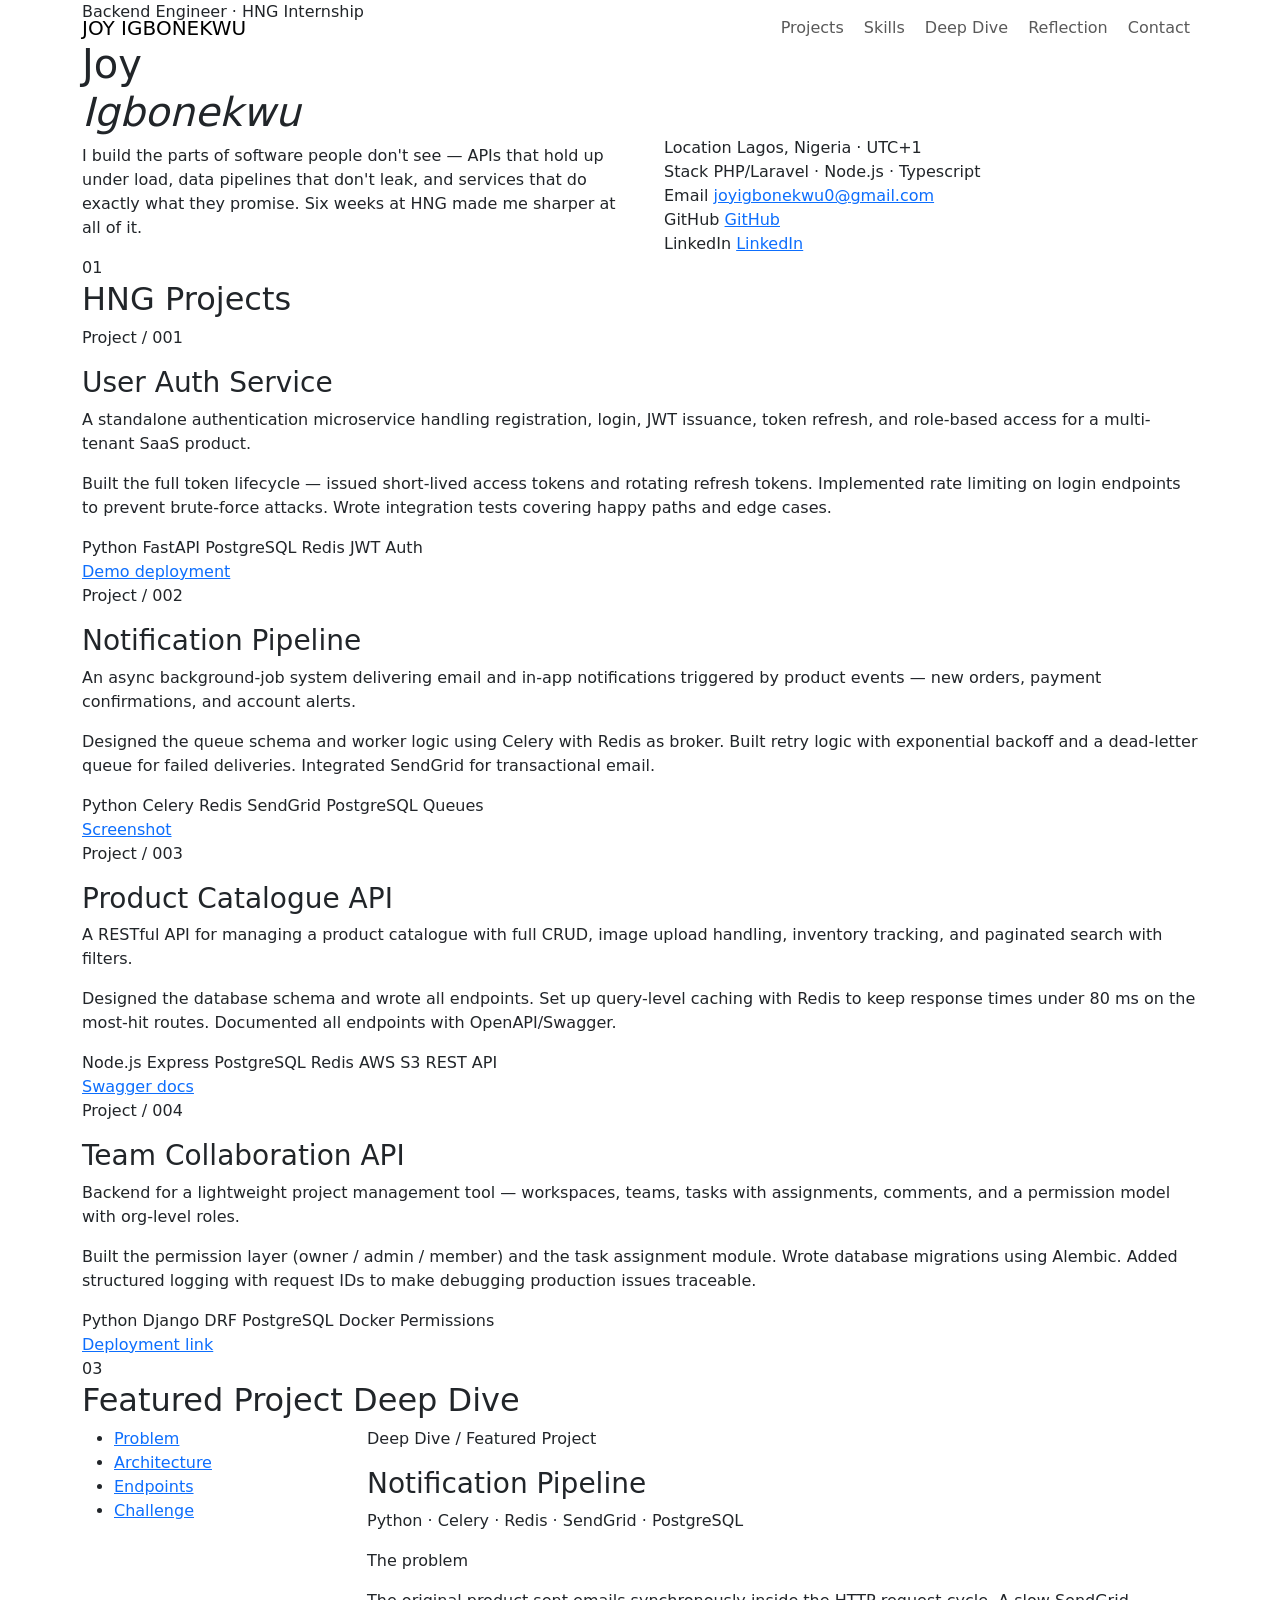
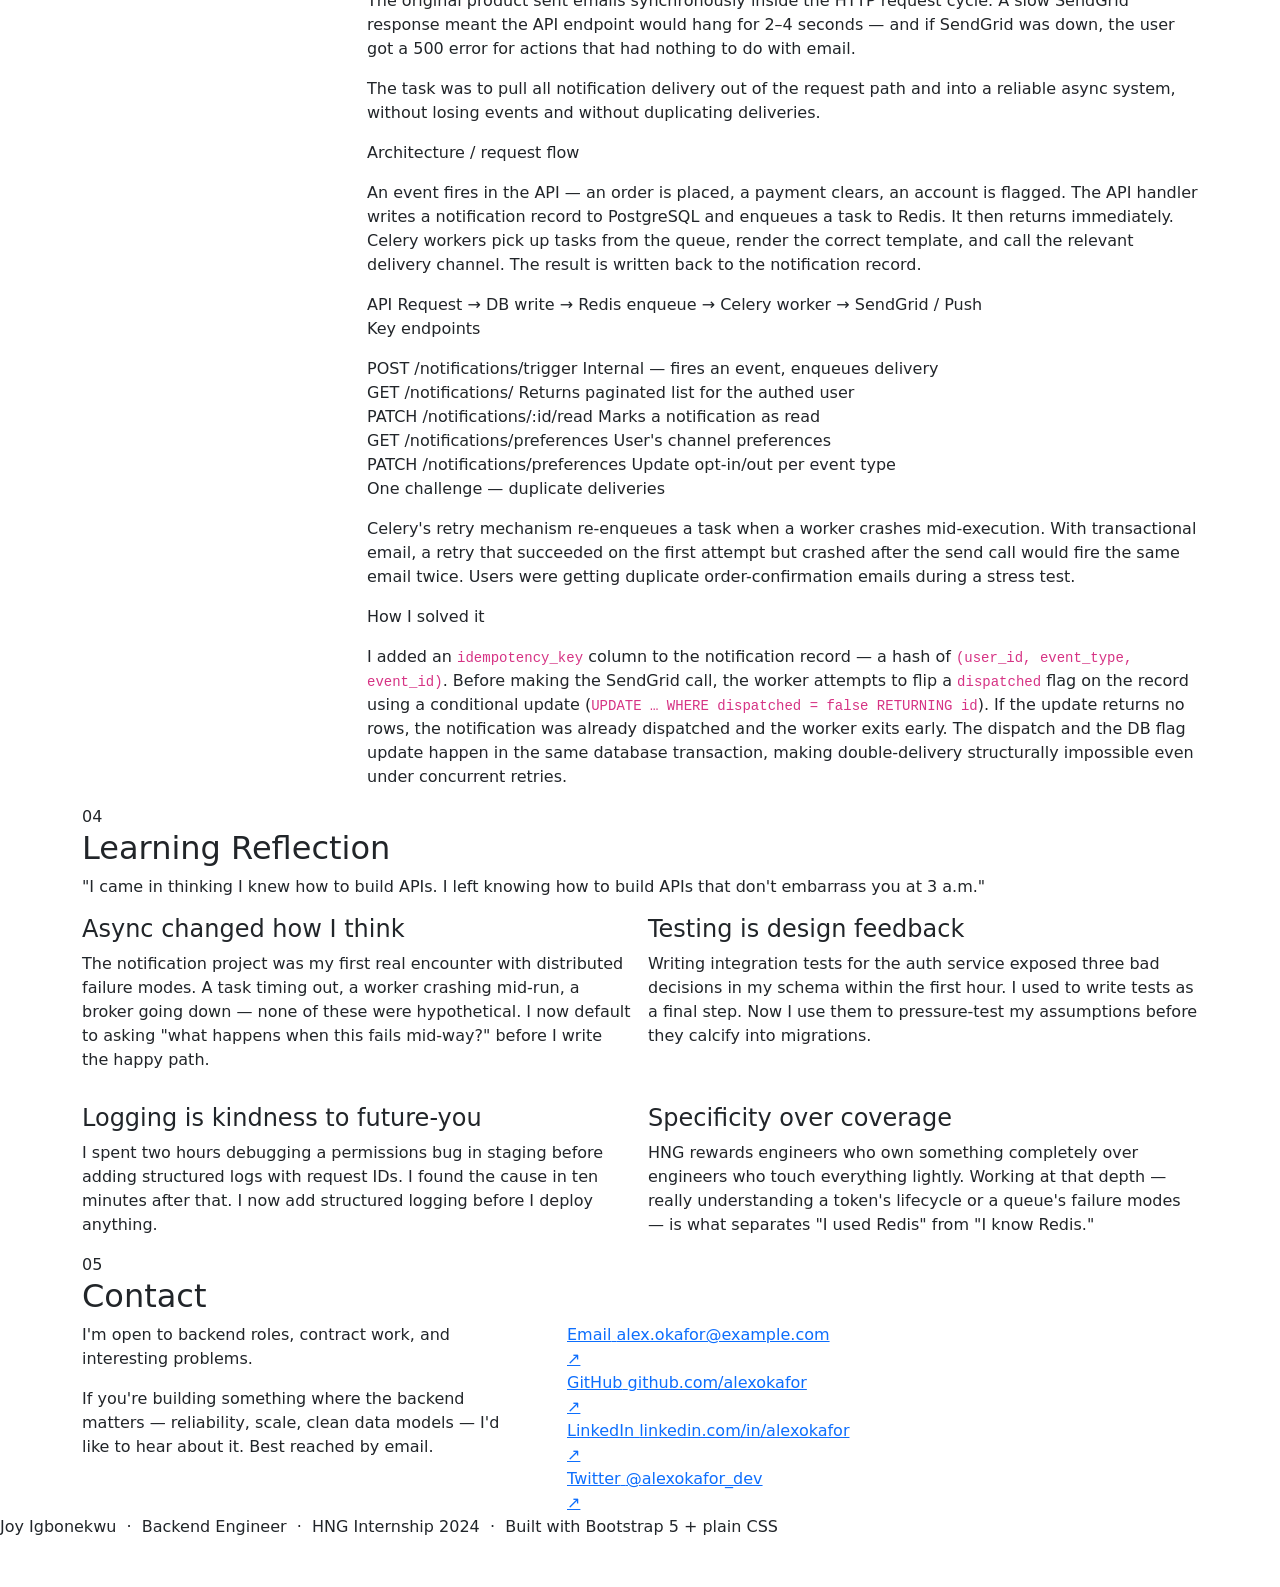
==== index.html @ 7f04eb1a "feat: add main page" ====
<!DOCTYPE html>
<html lang="en">
<head>
  <meta charset="UTF-8" />
  <meta name="viewport" content="width=device-width, initial-scale=1.0" />
  <meta name="description" content="Alex Okafor — Backend Engineer. Portfolio of backend work completed during HNG Internship." />
  <title>Alex Okafor — Backend Engineer</title>

  <!-- Bootstrap 5 -->
  <link
    rel="stylesheet"
    href="https://cdn.jsdelivr.net/npm/bootstrap@5.3.3/dist/css/bootstrap.min.css"
    integrity="sha384-QWTKZyjpPEjISv5WaRU9OFeRpok6YctnYmDr5pNlyT2bRjXh0JMhjY6hW+ALEwIH"
    crossorigin="anonymous"
  />

  <!-- Custom styles -->
  <link rel="stylesheet" href="css/style.css" />
</head>
<body>
  <!-- Nav -->
  <div id="nav-placeholder"></div>
  <script>
    fetch('nav.html')
      .then(res => res.text())
      .then(html => {
        document.getElementById('nav-placeholder').innerHTML = html;
      });
  </script>

  <!-- Hero -->
  <div id="hero-placeholder"></div>
  <script>
    fetch('hero.html')
      .then(res => res.text())
      .then(html => {
        document.getElementById('hero-placeholder').innerHTML = html;
      });
  </script>

  <!-- Projects -->
  <div id="projects-placeholder"></div>
  <script>
    fetch('projects.html')
      .then(res => res.text())
      .then(html => {
        document.getElementById('projects-placeholder').innerHTML = html;
      });
  </script>

  <!-- Skills -->
   <div id=""skills-placeholder"></div>
   <script>
     fetch('skills.html')
       .then(res => res.text())
       .then(html => {
         document.getElementById('skills-placeholder').innerHTML = html;
       });
   </script>

  <!-- Deep Dive -->
  <div id="dive-placeholder"></div>
  <script>
    fetch('dive.html')
      .then(res => res.text())
      .then(html => {
        document.getElementById('dive-placeholder').innerHTML = html;  
      });
  </script>

  <!-- Reflection -->
  <div id="reflection-placeholder"></div>
  <script>
    fetch('reflection.html')
      .then(res => res.text())
      .then(html => {
        document.getElementById('reflection-placeholder').innerHTML = html;
      });
  </script>

  <!-- Contact -->
  <div id="contact-placeholder"></div>
  <script>
    fetch('contact.html')
      .then(res => res.text())
      .then(html => {
        document.getElementById('contact-placeholder').innerHTML = html;
      });
  </script>

  <!-- Footer -->
  <div id="footer-placeholder"></div>
  <script>
    fetch('footer.html')
      .then(res => res.text())
      .then(html => {
        document.getElementById('footer-placeholder').innerHTML = html;
      });
  </script>
  
  <!-- Bootstrap 5 JS bundle (includes Popper) -->
  <script
    src="https://cdn.jsdelivr.net/npm/bootstrap@5.3.3/dist/js/bootstrap.bundle.min.js"
    integrity="sha384-YvpcrYf0tY3lHB60NNkmXc4s9bIOgUxi8T/jzmAtBcQCZaTGJ3g1JBjc8Z8cWCG0"
    crossorigin="anonymous"
  ></script>

  <!-- Custom JS -->
  <script src="js/main.js"></script>
</body>
</html>
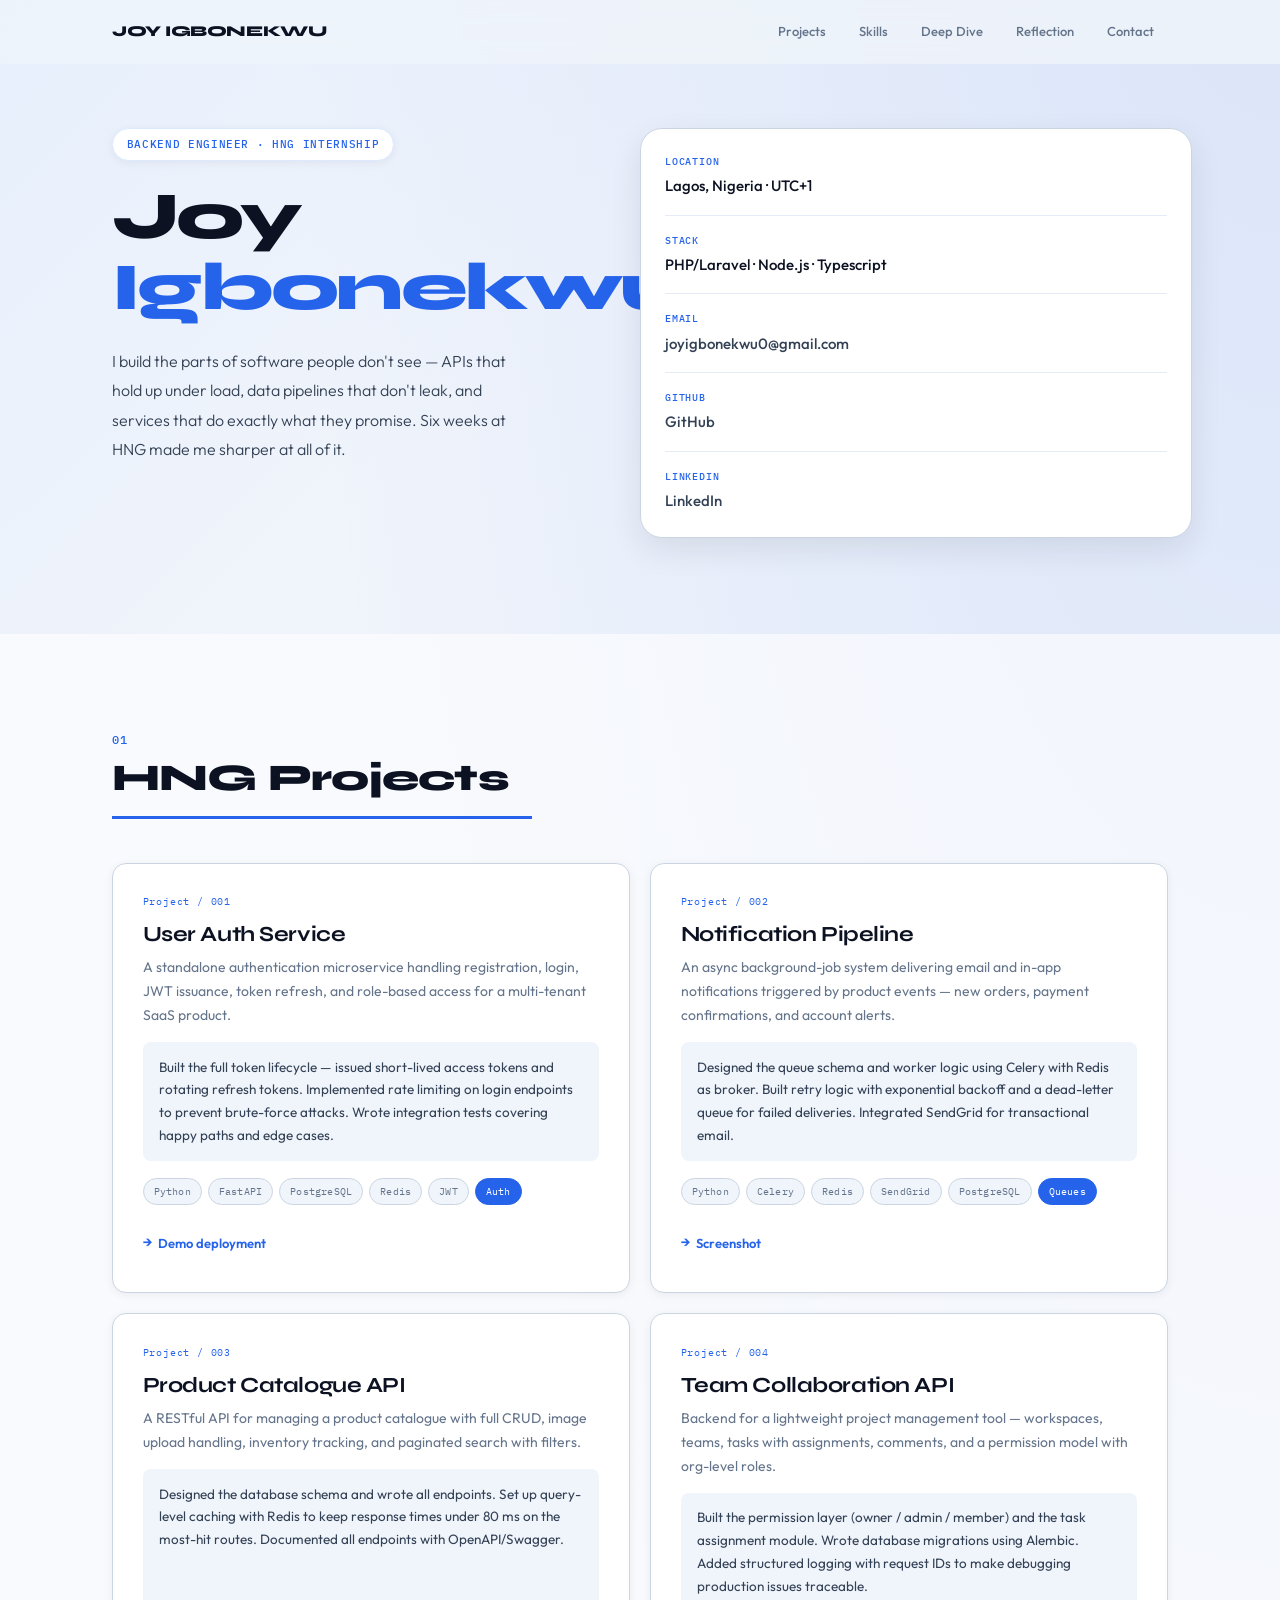
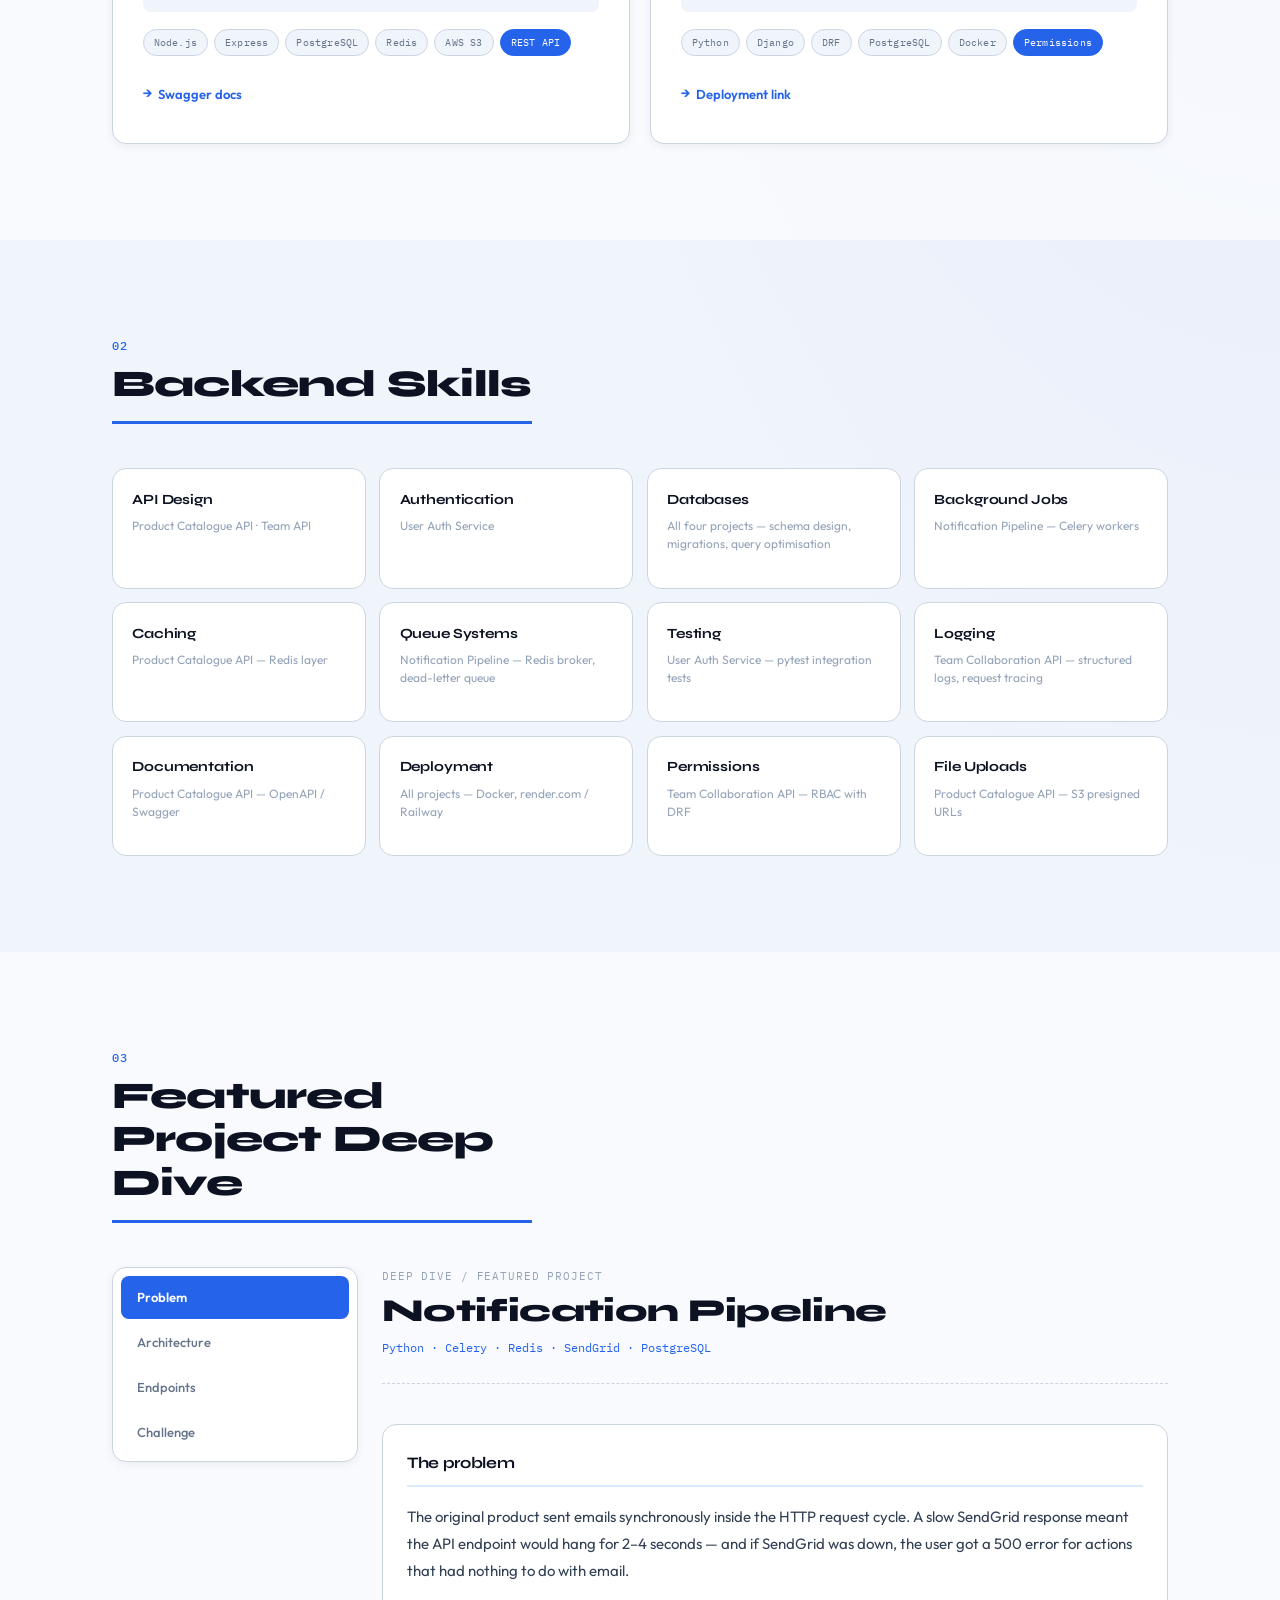
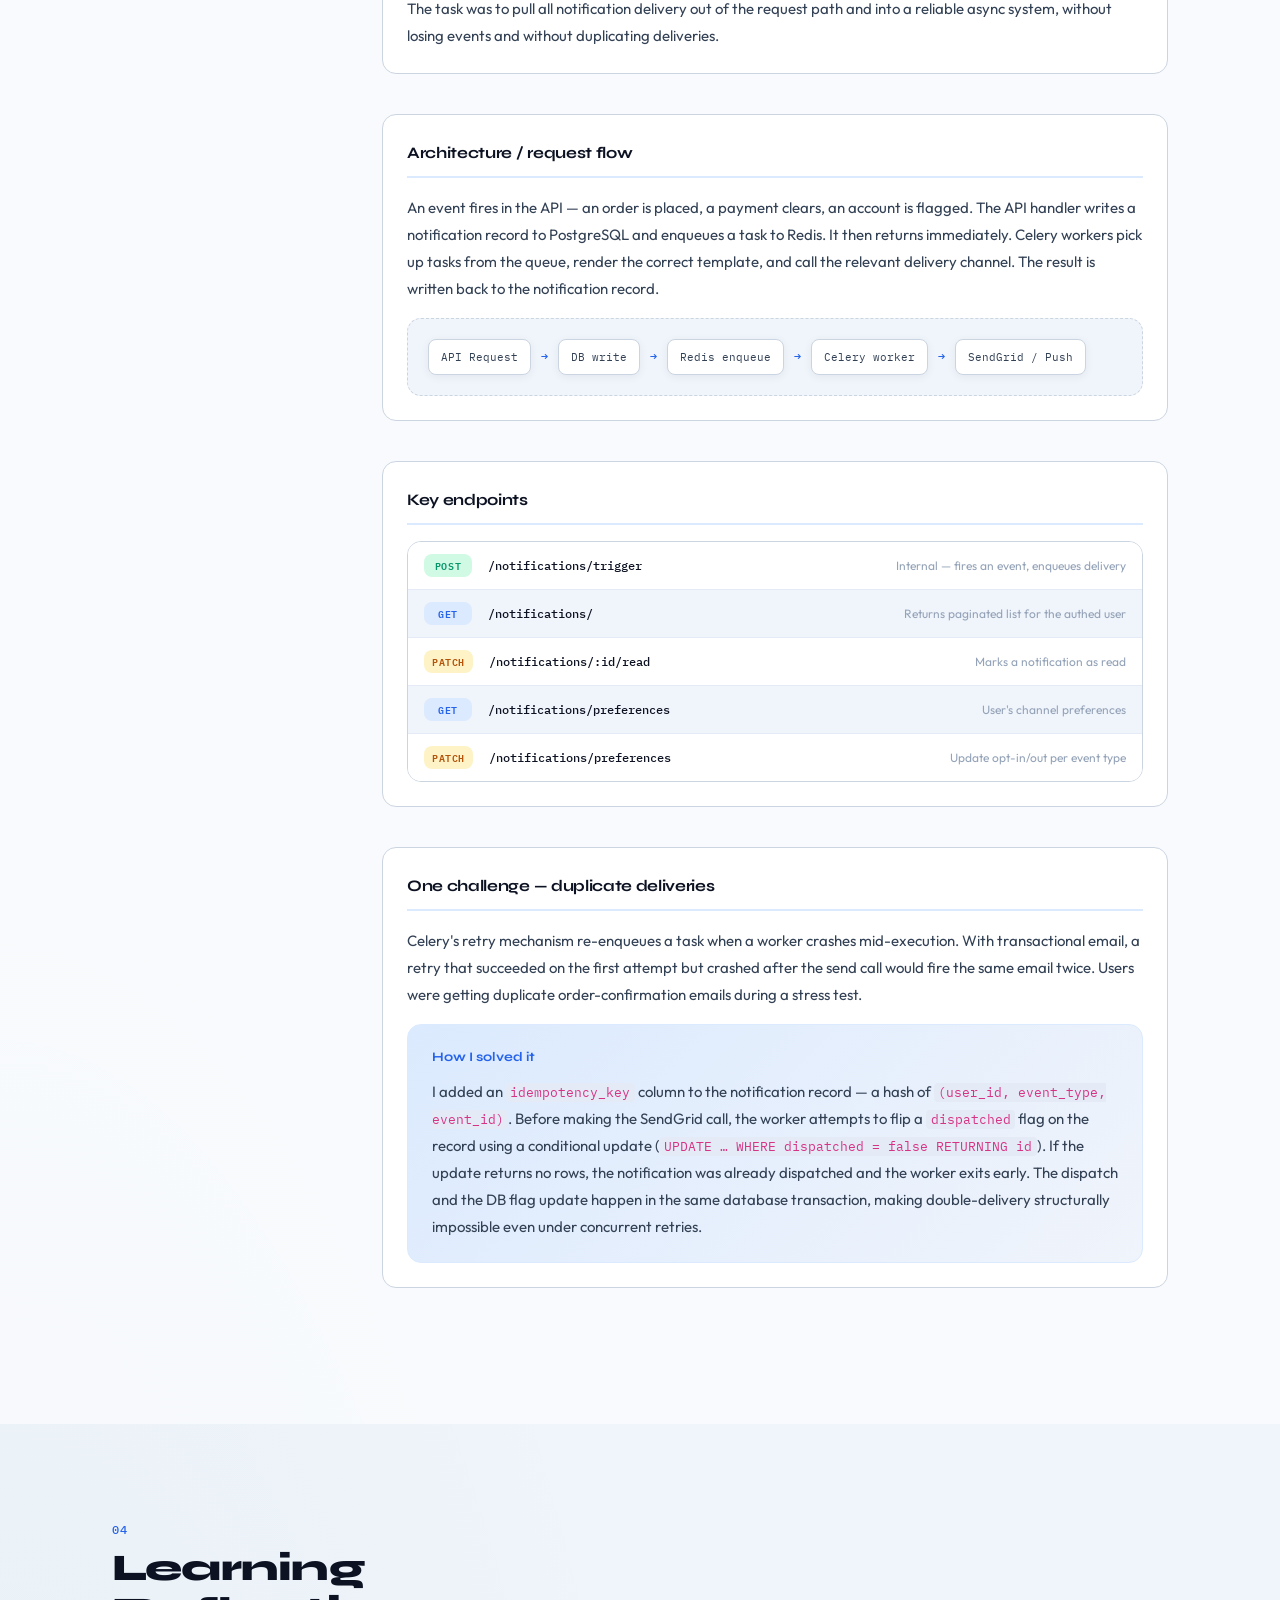
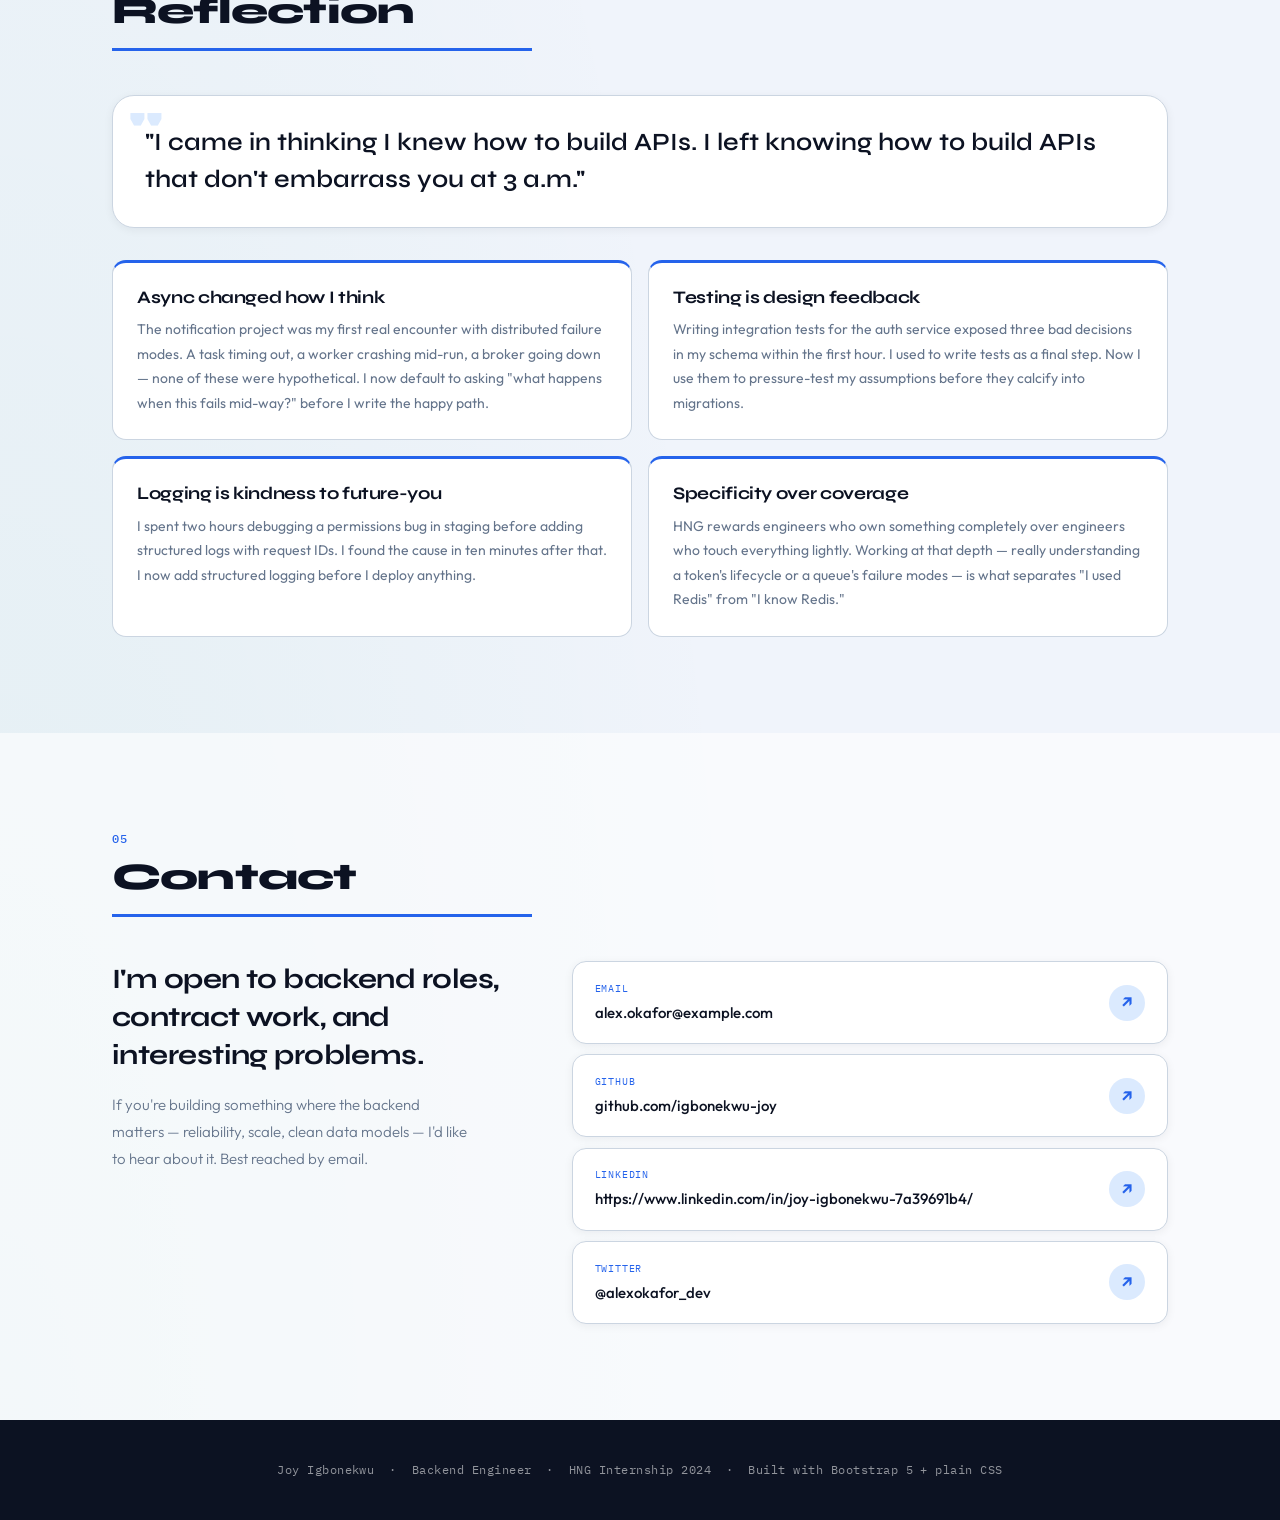
==== commit d2602c16: "chore: change website layout" ====
--- a/index.html
+++ b/index.html
@@ -49,7 +49,7 @@
   </script>
 
   <!-- Skills -->
-   <div id=""skills-placeholder"></div>
+  <div id="skills-placeholder"></div>
    <script>
      fetch('skills.html')
        .then(res => res.text())
--- a/css/style.css
+++ b/css/style.css
@@ -0,0 +1,846 @@
+/* ============================================================
+   PORTFOLIO — Joy Igbonekwu
+   Custom styles layered on top of Bootstrap 5
+   ============================================================ */
+
+/* ── Google Fonts ── */
+@import url('https://fonts.googleapis.com/css2?family=IBM+Plex+Mono:wght@400;500&family=Outfit:wght@300;400;500;600&family=Syne:wght@500;600;700;800&display=swap');
+
+/* ── Design Tokens ── */
+:root {
+  --ink:        #0c1222;
+  --ink-2:      #334155;
+  --ink-3:      #64748b;
+  --ink-4:      #94a3b8;
+  --paper:      #f0f4fb;
+  --paper-2:    #e4ebf7;
+  --paper-3:    #d6e0f0;
+  --surface:    #ffffff;
+  --blue:       #2563eb;
+  --blue-dim:   #dbeafe;
+  --accent:     var(--blue);
+  --accent-dim: var(--blue-dim);
+  --green:      #059669;
+  --green-dim:  #d1fae5;
+  --rule:       #cbd5e1;
+
+  --radius-sm:  8px;
+  --radius-md:  14px;
+  --radius-lg:  22px;
+  --radius-pill: 999px;
+
+  --shadow-sm:  0 2px 10px rgba(12, 18, 34, 0.06);
+  --shadow-md:  0 12px 32px rgba(12, 18, 34, 0.09);
+  --shadow-nav: 0 4px 20px rgba(12, 18, 34, 0.06);
+
+  --font-display: 'Syne', system-ui, sans-serif;
+  --font-sans:    'Outfit', system-ui, sans-serif;
+  --font-mono:    'IBM Plex Mono', ui-monospace, monospace;
+
+  --nav-h: 64px;
+  --section-pad: clamp(4rem, 8vw, 6rem);
+}
+
+/* ── Base ── */
+html { scroll-behavior: smooth; }
+
+body {
+  font-family: var(--font-sans);
+  background:
+    radial-gradient(ellipse 80% 50% at 100% -10%, rgba(37, 99, 235, 0.12), transparent),
+    radial-gradient(ellipse 60% 40% at 0% 100%, rgba(5, 150, 105, 0.06), transparent),
+    var(--paper);
+  color:       var(--ink);
+  font-size:   16px;
+  line-height: 1.7;
+  font-weight: 400;
+}
+
+.container {
+  max-width: 1080px;
+}
+
+/* ── Typography ── */
+h1, h2, h3, h4 {
+  font-family: var(--font-display);
+  font-weight: 700;
+  color:       var(--ink);
+  letter-spacing: -0.02em;
+}
+
+code, .mono {
+  font-family: var(--font-mono);
+  font-size:   0.85em;
+  background:  var(--paper-2);
+  padding:     0.1em 0.35em;
+  border-radius: 4px;
+}
+
+/* ============================================================
+   NAVBAR
+   ============================================================ */
+.site-nav {
+  background:    rgba(240, 244, 251, 0.82);
+  backdrop-filter: blur(12px);
+  -webkit-backdrop-filter: blur(12px);
+  border-bottom: 1px solid transparent;
+  height:        var(--nav-h);
+  transition:    box-shadow 0.2s, border-color 0.2s;
+}
+
+.site-nav .navbar-brand {
+  font-family:    var(--font-display);
+  font-size:      15px;
+  font-weight:    800;
+  letter-spacing: -0.03em;
+  color:          var(--ink);
+  text-transform: none;
+}
+
+.site-nav .nav-link {
+  font-family:    var(--font-sans);
+  font-size:      13px;
+  font-weight:    500;
+  letter-spacing: 0;
+  text-transform: none;
+  color:          var(--ink-3);
+  padding:        0.35rem 0.9rem !important;
+  border-radius:  var(--radius-pill);
+  transition:     color 0.15s, background 0.15s;
+}
+
+.site-nav .nav-link:hover {
+  color:      var(--accent);
+  background: var(--accent-dim);
+}
+
+/* ============================================================
+   HERO
+   ============================================================ */
+#hero {
+  padding-top:    calc(var(--nav-h) + 4rem);
+  padding-bottom: var(--section-pad);
+  position:       relative;
+}
+
+#hero::before {
+  content:    '';
+  position:   absolute;
+  inset:      0;
+  background:
+    linear-gradient(135deg, var(--accent-dim) 0%, transparent 45%);
+  opacity:    0.45;
+  pointer-events: none;
+}
+
+#hero .container {
+  position: relative;
+  z-index:  1;
+}
+
+#hero .row {
+  align-items: stretch !important;
+}
+
+.hero-tag {
+  display:        inline-flex;
+  align-items:    center;
+  gap:            0.5rem;
+  font-family:    var(--font-mono);
+  font-size:      11px;
+  font-weight:    500;
+  letter-spacing: 0.06em;
+  text-transform: uppercase;
+  color:          var(--accent);
+  background:     var(--surface);
+  border:         1px solid var(--blue-dim);
+  padding:        0.4rem 0.85rem;
+  border-radius:  var(--radius-pill);
+  margin-bottom:  1.25rem;
+  box-shadow:     var(--shadow-sm);
+}
+
+.hero-tag::before { display: none; }
+
+.hero-name {
+  font-family:   var(--font-display);
+  font-size:     clamp(2.8rem, 6vw, 4.2rem);
+  font-weight:   800;
+  line-height:   1.05;
+  margin-bottom: 1.5rem;
+  letter-spacing: -0.04em;
+}
+
+.hero-name em {
+  font-style: normal;
+  color:      var(--accent);
+  display:    block;
+}
+
+.hero-bio {
+  font-size:   16px;
+  font-weight: 300;
+  color:       var(--ink-2);
+  line-height: 1.85;
+  max-width:   38ch;
+}
+
+/* Meta panel */
+#hero .col-md-6:last-child {
+  background:    var(--surface);
+  border:        1px solid var(--rule);
+  border-radius: var(--radius-lg);
+  padding:       0.5rem 1.5rem;
+  box-shadow:    var(--shadow-md);
+  align-self:    center;
+}
+
+.meta-row {
+  display:       flex;
+  flex-direction: column;
+  gap:           0.2rem;
+  padding:       1rem 0;
+  border-bottom: 1px solid var(--paper-2);
+}
+
+.meta-row:first-child { border-top: none; }
+.meta-row:last-child  { border-bottom: none; }
+
+.meta-label {
+  font-family:    var(--font-mono);
+  font-size:      10px;
+  font-weight:    500;
+  letter-spacing: 0.08em;
+  text-transform: uppercase;
+  color:          var(--accent);
+  min-width:      unset;
+}
+
+.meta-value {
+  font-size: 15px;
+  font-weight: 500;
+  color:     var(--ink);
+}
+
+.meta-value a {
+  color:           var(--ink-2);
+  text-decoration: none;
+  border-bottom:   none;
+  transition:      color 0.15s;
+}
+
+.meta-value a:hover {
+  color: var(--accent);
+}
+
+.status-dot {
+  display:       inline-block;
+  width:         7px;
+  height:        7px;
+  background:    var(--green);
+  border-radius: 50%;
+  margin-right:  6px;
+  animation:     pulse 2.5s ease-in-out infinite;
+}
+
+@keyframes pulse {
+  0%, 100% { opacity: 1; transform: scale(1); }
+  50%       { opacity: 0.4; transform: scale(0.85); }
+}
+
+/* ============================================================
+   SHARED SECTION STYLES
+   ============================================================ */
+.portfolio-section {
+  padding: var(--section-pad) 0;
+}
+
+#projects,
+#deep-dive,
+#contact {
+  background: rgba(255, 255, 255, 0.6);
+}
+
+.section-header {
+  display:        flex;
+  flex-direction: column;
+  align-items:    flex-start;
+  gap:            0.35rem;
+  margin-bottom:  2.75rem;
+  padding-bottom: 1rem;
+  border-bottom:  3px solid var(--accent);
+  max-width:      420px;
+}
+
+.section-num {
+  font-family:    var(--font-mono);
+  font-size:      12px;
+  font-weight:    500;
+  color:          var(--accent);
+  letter-spacing: 0.1em;
+}
+
+.section-title {
+  font-family: var(--font-display);
+  font-size:   clamp(1.75rem, 4vw, 2.35rem);
+  font-weight: 800;
+  margin:      0;
+  line-height: 1.15;
+}
+
+.section-rule { display: none; }
+
+/* ============================================================
+   PROJECTS
+   ============================================================ */
+.projects-grid {
+  display:               grid;
+  grid-template-columns: repeat(2, 1fr);
+  gap:                   1.25rem;
+  background:            transparent;
+  border:                none;
+}
+
+.project-card {
+  background:    var(--surface);
+  padding:       1.85rem;
+  border:        1px solid var(--rule);
+  border-radius: var(--radius-md);
+  box-shadow:    var(--shadow-sm);
+  transition:    transform 0.2s, box-shadow 0.2s, border-color 0.2s;
+  display:       flex;
+  flex-direction: column;
+}
+
+.project-card:hover {
+  transform:    translateY(-4px);
+  box-shadow:   var(--shadow-md);
+  border-color: var(--accent-dim);
+  background:   var(--surface);
+}
+
+.project-num {
+  font-family:    var(--font-mono);
+  font-size:      10px;
+  letter-spacing: 0.08em;
+  color:          var(--accent);
+  margin-bottom:  0.75rem;
+}
+
+.project-name {
+  font-family:   var(--font-display);
+  font-size:     1.35rem;
+  font-weight:   700;
+  color:         var(--ink);
+  margin-bottom: 0.5rem;
+  line-height:   1.2;
+}
+
+.project-desc {
+  font-size:     14px;
+  color:         var(--ink-3);
+  line-height:   1.7;
+  margin-bottom: 0.9rem;
+}
+
+.project-contribution {
+  font-size:     13.5px;
+  color:         var(--ink-2);
+  line-height:   1.7;
+  padding:       0.85rem 1rem;
+  border-left:   none;
+  background:    var(--paper);
+  border-radius: var(--radius-sm);
+  margin-bottom: 1.1rem;
+  flex-grow:     1;
+}
+
+.project-stack {
+  display:       flex;
+  flex-wrap:     wrap;
+  gap:           6px;
+  margin-bottom: 1.1rem;
+}
+
+.tag {
+  font-family:    var(--font-mono);
+  font-size:      10px;
+  letter-spacing: 0.02em;
+  padding:        4px 10px;
+  background:     var(--paper);
+  color:          var(--ink-3);
+  border:         1px solid var(--rule);
+  border-radius:  var(--radius-pill);
+}
+
+.tag.accent {
+  background:   var(--accent);
+  color:        #fff;
+  border-color: var(--accent);
+}
+
+.project-proof {
+  display:         inline-flex;
+  align-items:     center;
+  gap:             6px;
+  font-family:     var(--font-sans);
+  font-size:       13px;
+  font-weight:     600;
+  color:           var(--accent);
+  letter-spacing:  0;
+  text-decoration: none;
+  border-bottom:   none;
+  margin-top:      auto;
+  padding:         0.5rem 0;
+  transition:      gap 0.15s;
+}
+
+.project-proof::before { content: '→'; font-size: 14px; }
+.project-proof:hover    { gap: 10px; color: var(--ink); }
+
+/* ============================================================
+   SKILLS
+   ============================================================ */
+.skills-grid {
+  display:               grid;
+  grid-template-columns: repeat(4, 1fr);
+  gap:                   0.85rem;
+  background:            transparent;
+  border:                none;
+}
+
+.skill-item {
+  background:    var(--surface);
+  padding:       1.15rem 1.2rem;
+  border:        1px solid var(--rule);
+  border-radius: var(--radius-md);
+  transition:    border-color 0.15s, box-shadow 0.15s;
+}
+
+.skill-item:hover {
+  background:   var(--surface);
+  border-color: var(--accent);
+  box-shadow:   var(--shadow-sm);
+}
+
+.skill-name {
+  font-family:    var(--font-display);
+  font-size:      14px;
+  font-weight:    700;
+  color:          var(--ink);
+  letter-spacing: -0.01em;
+  margin-bottom:  0.35rem;
+}
+
+.skill-proof {
+  font-size:   12px;
+  color:       var(--ink-4);
+  font-style:  normal;
+  line-height: 1.5;
+}
+
+/* ============================================================
+   DEEP DIVE
+   ============================================================ */
+.dd-toc {
+  list-style: none;
+  padding:    0.5rem;
+  border:     none;
+  background: var(--surface);
+  border-radius: var(--radius-md);
+  box-shadow: var(--shadow-sm);
+  border:     1px solid var(--rule);
+  position:   sticky;
+  top:        calc(var(--nav-h) + 1rem);
+}
+
+.dd-toc li a {
+  display:        block;
+  font-family:    var(--font-sans);
+  font-size:      13px;
+  font-weight:    500;
+  letter-spacing: 0;
+  text-transform: none;
+  color:          var(--ink-3);
+  text-decoration: none;
+  padding:        0.65rem 1rem;
+  border-bottom:  none;
+  border-radius:  var(--radius-sm);
+  margin-bottom:  2px;
+  transition:     background 0.15s, color 0.15s;
+}
+
+.dd-toc li:last-child a { margin-bottom: 0; }
+
+.dd-toc li a:hover {
+  background: var(--paper-2);
+  color:      var(--ink);
+}
+
+.dd-toc li a.active {
+  color:      #fff;
+  background: var(--accent);
+  font-weight: 600;
+}
+
+.dd-project-label {
+  font-family:    var(--font-mono);
+  font-size:      11px;
+  letter-spacing: 0.08em;
+  text-transform: uppercase;
+  color:          var(--ink-4);
+  margin-bottom:  0.5rem;
+}
+
+.dd-project-title {
+  font-family:   var(--font-display);
+  font-size:     clamp(1.6rem, 3vw, 2rem);
+  font-weight:   800;
+  line-height:   1.15;
+  margin-bottom: 0.5rem;
+}
+
+.dd-project-tag {
+  font-family:     var(--font-mono);
+  font-size:       12px;
+  color:           var(--accent);
+  margin-bottom:   2.5rem;
+  padding-bottom:  1.5rem;
+  border-bottom:   1px dashed var(--rule);
+}
+
+.dd-section {
+  margin-bottom: 2.5rem;
+  padding:       1.5rem;
+  background:    var(--surface);
+  border:        1px solid var(--rule);
+  border-radius: var(--radius-md);
+}
+
+.dd-section-title {
+  font-family:    var(--font-display);
+  font-size:      1rem;
+  font-weight:    700;
+  letter-spacing: -0.02em;
+  text-transform: none;
+  color:          var(--ink);
+  padding-bottom: 0.6rem;
+  border-bottom:  2px solid var(--accent-dim);
+  margin-bottom:  1rem;
+}
+
+.dd-body {
+  font-size:   15px;
+  color:       var(--ink-2);
+  line-height: 1.8;
+}
+
+.dd-body p { margin-bottom: 0.65rem; }
+.dd-body p:last-child { margin-bottom: 0; }
+
+.arch-flow {
+  display:       flex;
+  flex-wrap:     wrap;
+  align-items:   center;
+  gap:           0.5rem;
+  background:    var(--paper);
+  border:        1px dashed var(--rule);
+  border-radius: var(--radius-md);
+  padding:       1.25rem;
+  margin:        1rem 0 0;
+}
+
+.arch-box {
+  font-family:   var(--font-mono);
+  font-size:     11px;
+  padding:       8px 12px;
+  background:    var(--surface);
+  border:        1px solid var(--rule);
+  border-radius: var(--radius-sm);
+  color:         var(--ink-2);
+  white-space:   nowrap;
+  box-shadow:    var(--shadow-sm);
+}
+
+.arch-arrow {
+  font-family: var(--font-mono);
+  font-size:   12px;
+  color:       var(--accent);
+  padding:     0 2px;
+  font-weight: 500;
+}
+
+.endpoints-list {
+  border:        1px solid var(--rule);
+  border-radius: var(--radius-md);
+  overflow:      hidden;
+  margin:        1rem 0 0;
+}
+
+.endpoint {
+  display:       flex;
+  align-items:   baseline;
+  gap:           1rem;
+  padding:       0.75rem 1rem;
+  border-bottom: 1px solid var(--paper-2);
+  font-family:   var(--font-mono);
+  font-size:     12px;
+  background:    var(--surface);
+}
+
+.endpoint:nth-child(even) { background: var(--paper); }
+.endpoint:last-child { border-bottom: none; }
+
+.ep-method {
+  min-width:      48px;
+  font-weight:    600;
+  font-size:      10px;
+  letter-spacing: 0.06em;
+  padding:        3px 8px;
+  border-radius:  var(--radius-sm);
+  text-align:     center;
+}
+
+.ep-method.get    { color: var(--blue); background: var(--blue-dim); }
+.ep-method.post   { color: var(--green); background: var(--green-dim); }
+.ep-method.patch  { color: #b45309; background: #fef3c7; }
+.ep-method.delete { color: #dc2626; background: #fee2e2; }
+
+.ep-path { color: var(--ink); flex: 1; font-weight: 500; }
+
+.ep-note {
+  font-size:   12px;
+  color:       var(--ink-4);
+  font-style:  normal;
+  font-family: var(--font-sans);
+}
+
+.challenge-box {
+  background:   linear-gradient(135deg, var(--accent-dim), var(--paper));
+  border-left:  none;
+  border:       1px solid var(--blue-dim);
+  border-radius: var(--radius-md);
+  padding:      1.35rem 1.5rem;
+  margin:       1rem 0 0;
+}
+
+.challenge-label {
+  font-family:    var(--font-display);
+  font-size:      13px;
+  font-weight:    700;
+  letter-spacing: 0;
+  text-transform: none;
+  color:          var(--accent);
+  margin-bottom:  0.6rem;
+}
+
+/* ============================================================
+   REFLECTION
+   ============================================================ */
+.reflection-quote {
+  font-family:   var(--font-display);
+  font-style:    normal;
+  font-weight:   600;
+  font-size:     clamp(1.2rem, 2.5vw, 1.55rem);
+  line-height:   1.5;
+  color:         var(--ink);
+  padding:       1.75rem 2rem;
+  border-left:   none;
+  background:    var(--surface);
+  border:        1px solid var(--rule);
+  border-radius: var(--radius-lg);
+  box-shadow:    var(--shadow-sm);
+  margin:        0 0 2rem;
+  position:      relative;
+}
+
+.reflection-quote::before {
+  content:   '"';
+  position:  absolute;
+  top:       0.5rem;
+  left:      1rem;
+  font-size: 3.5rem;
+  line-height: 1;
+  color:     var(--accent-dim);
+  font-family: var(--font-display);
+  font-weight: 800;
+}
+
+.reflection-card {
+  background:    var(--surface);
+  border:        1px solid var(--rule);
+  border-radius: var(--radius-md);
+  padding:       1.5rem;
+  height:        100%;
+  transition:    transform 0.2s, box-shadow 0.2s;
+  border-top:    3px solid var(--accent);
+}
+
+.reflection-card:hover {
+  background: var(--surface);
+  transform:  translateY(-3px);
+  box-shadow: var(--shadow-md);
+}
+
+.reflection-title {
+  font-family:   var(--font-display);
+  font-size:     1.1rem;
+  font-weight:   700;
+  color:         var(--ink);
+  margin-bottom: 0.6rem;
+}
+
+.reflection-body {
+  font-size:   14px;
+  color:       var(--ink-3);
+  line-height: 1.75;
+  margin:      0;
+}
+
+/* ============================================================
+   CONTACT
+   ============================================================ */
+.contact-intro {
+  font-family:   var(--font-display);
+  font-size:     clamp(1.35rem, 3vw, 1.75rem);
+  font-weight:   700;
+  line-height:   1.35;
+  margin-bottom: 1rem;
+  letter-spacing: -0.02em;
+}
+
+.contact-sub {
+  font-size:   15px;
+  font-weight: 300;
+  color:       var(--ink-3);
+  line-height: 1.8;
+  max-width:   36ch;
+}
+
+.contact-links {
+  border:        none;
+  display:       flex;
+  flex-direction: column;
+  gap:           0.65rem;
+}
+
+.contact-link {
+  display:         flex;
+  align-items:     center;
+  justify-content: space-between;
+  gap:             1rem;
+  padding:         1.1rem 1.35rem;
+  border-bottom:   none;
+  border:          1px solid var(--rule);
+  border-radius:   var(--radius-md);
+  background:      var(--surface);
+  text-decoration: none;
+  color:           var(--ink-2);
+  box-shadow:      var(--shadow-sm);
+  transition:      transform 0.15s, border-color 0.15s, box-shadow 0.15s;
+}
+
+.contact-link:hover {
+  background:   var(--surface);
+  border-color: var(--accent);
+  transform:    translateX(6px);
+  box-shadow:   var(--shadow-md);
+}
+
+.cl-left {
+  display:     flex;
+  flex-direction: column;
+  align-items: flex-start;
+  gap:         0.2rem;
+}
+
+.cl-platform {
+  font-family:    var(--font-mono);
+  font-size:      10px;
+  letter-spacing: 0.08em;
+  text-transform: uppercase;
+  color:          var(--accent);
+  min-width:      unset;
+}
+
+.cl-value {
+  font-size: 15px;
+  font-weight: 500;
+  color:     var(--ink);
+}
+
+.cl-arrow {
+  font-size:       18px;
+  font-weight:     600;
+  color:           var(--accent);
+  width:           36px;
+  height:          36px;
+  display:         flex;
+  align-items:     center;
+  justify-content: center;
+  background:      var(--accent-dim);
+  border-radius:   50%;
+  transition:      background 0.15s, color 0.15s, transform 0.15s;
+}
+
+.contact-link:hover .cl-arrow {
+  color:      #fff;
+  background: var(--accent);
+  transform:  translate(2px, -2px);
+}
+
+/* ============================================================
+   FOOTER
+   ============================================================ */
+.site-footer {
+  padding:        2.5rem 1.5rem;
+  text-align:     center;
+  font-family:    var(--font-mono);
+  font-size:      12px;
+  color:          var(--ink-4);
+  letter-spacing: 0.04em;
+  border-top:     none;
+  background:     var(--ink);
+  color:          rgba(255, 255, 255, 0.55);
+}
+
+/* ============================================================
+   ANIMATIONS
+   ============================================================ */
+@keyframes fadeUp {
+  from { opacity: 0; transform: translateY(20px); }
+  to   { opacity: 1; transform: translateY(0); }
+}
+
+.fade-up   { animation: fadeUp 0.6s cubic-bezier(0.22, 1, 0.36, 1) both; }
+.fade-up-2 { animation: fadeUp 0.6s 0.08s cubic-bezier(0.22, 1, 0.36, 1) both; }
+.fade-up-3 { animation: fadeUp 0.6s 0.16s cubic-bezier(0.22, 1, 0.36, 1) both; }
+.fade-up-4 { animation: fadeUp 0.6s 0.24s cubic-bezier(0.22, 1, 0.36, 1) both; }
+
+/* ============================================================
+   RESPONSIVE
+   ============================================================ */
+@media (max-width: 992px) {
+  .skills-grid { grid-template-columns: repeat(3, 1fr); }
+}
+
+@media (max-width: 768px) {
+  .projects-grid  { grid-template-columns: 1fr; }
+  .skills-grid    { grid-template-columns: repeat(2, 1fr); }
+  .dd-toc-col     { display: none; }
+
+  #hero .col-md-6:last-child {
+    margin-top: 2rem;
+  }
+
+  .hero-name em { display: inline; }
+
+  .ep-note        { display: none; }
+  .arch-flow      { flex-direction: column; align-items: flex-start; }
+  .arch-arrow     { transform: rotate(90deg); }
+}
+
+@media (max-width: 480px) {
+  .skills-grid { grid-template-columns: 1fr; }
+  #hero        { padding-top: calc(var(--nav-h) + 2.5rem); }
+}
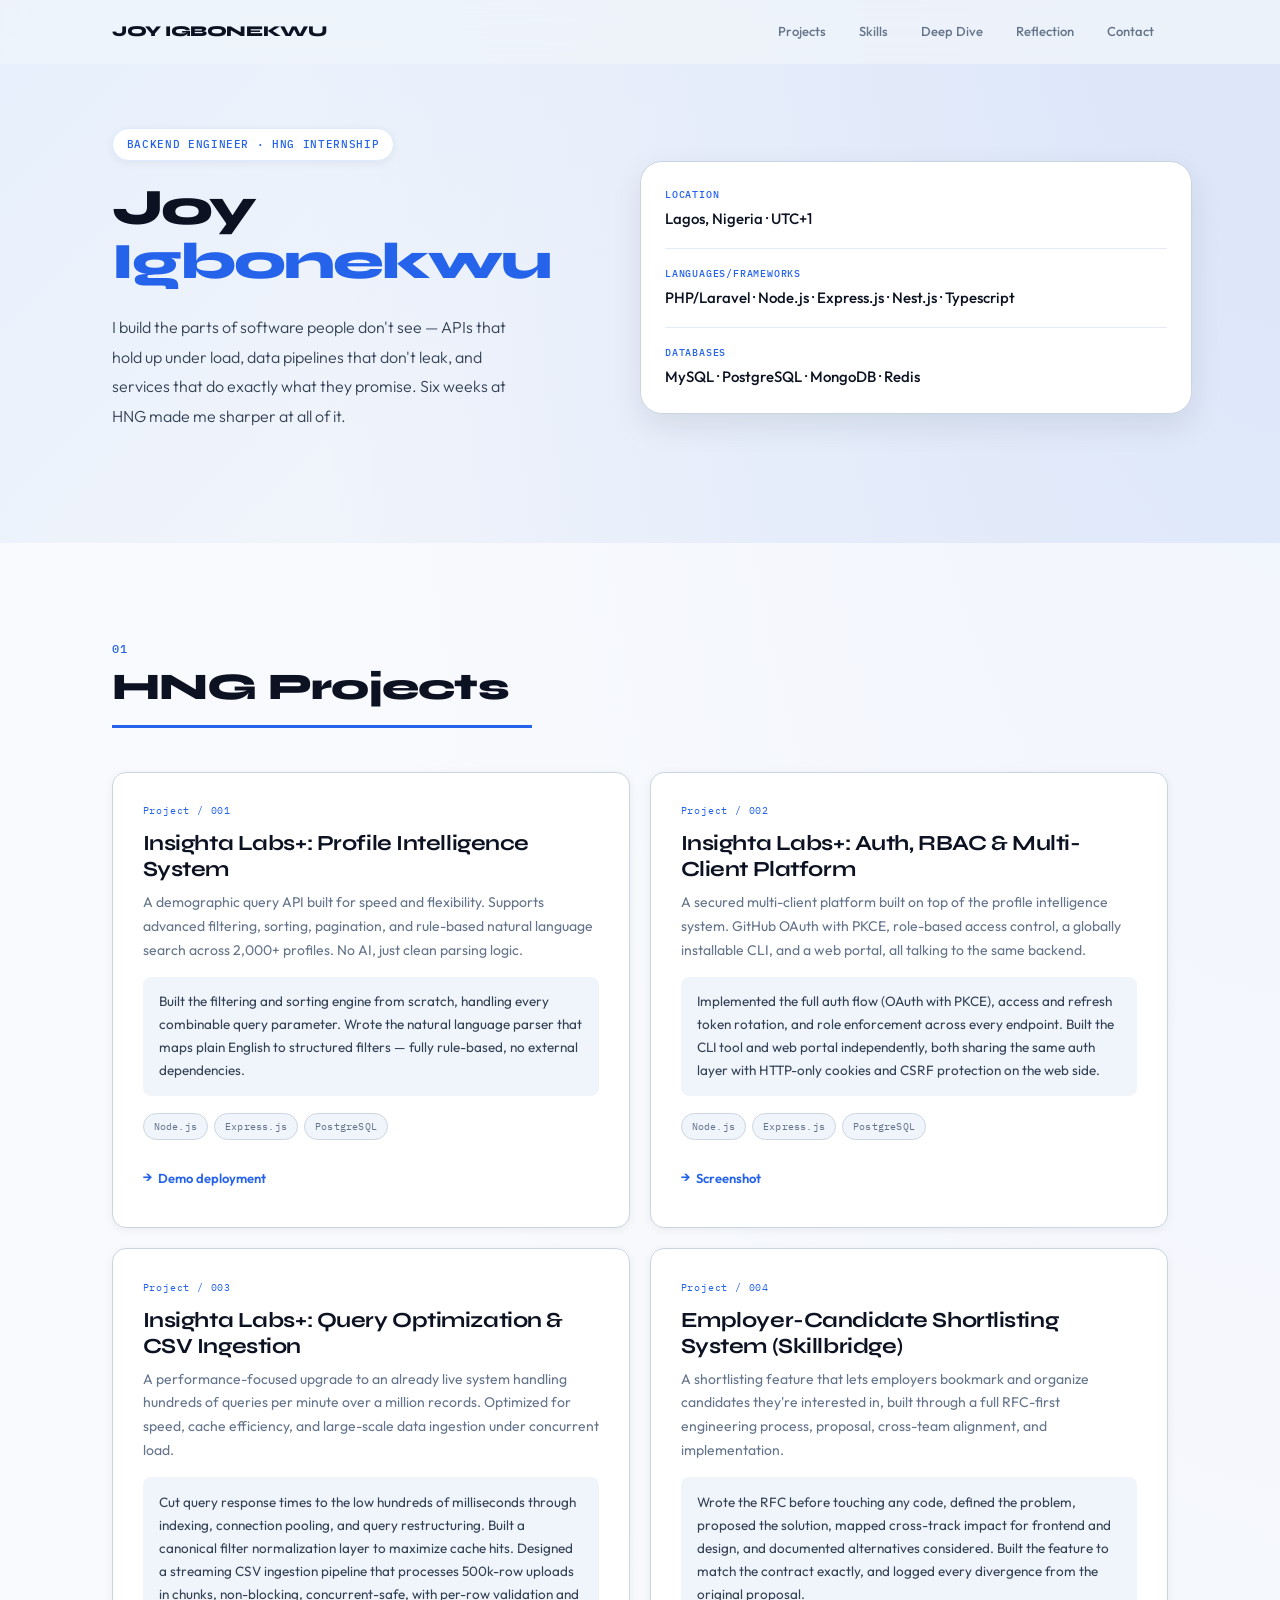
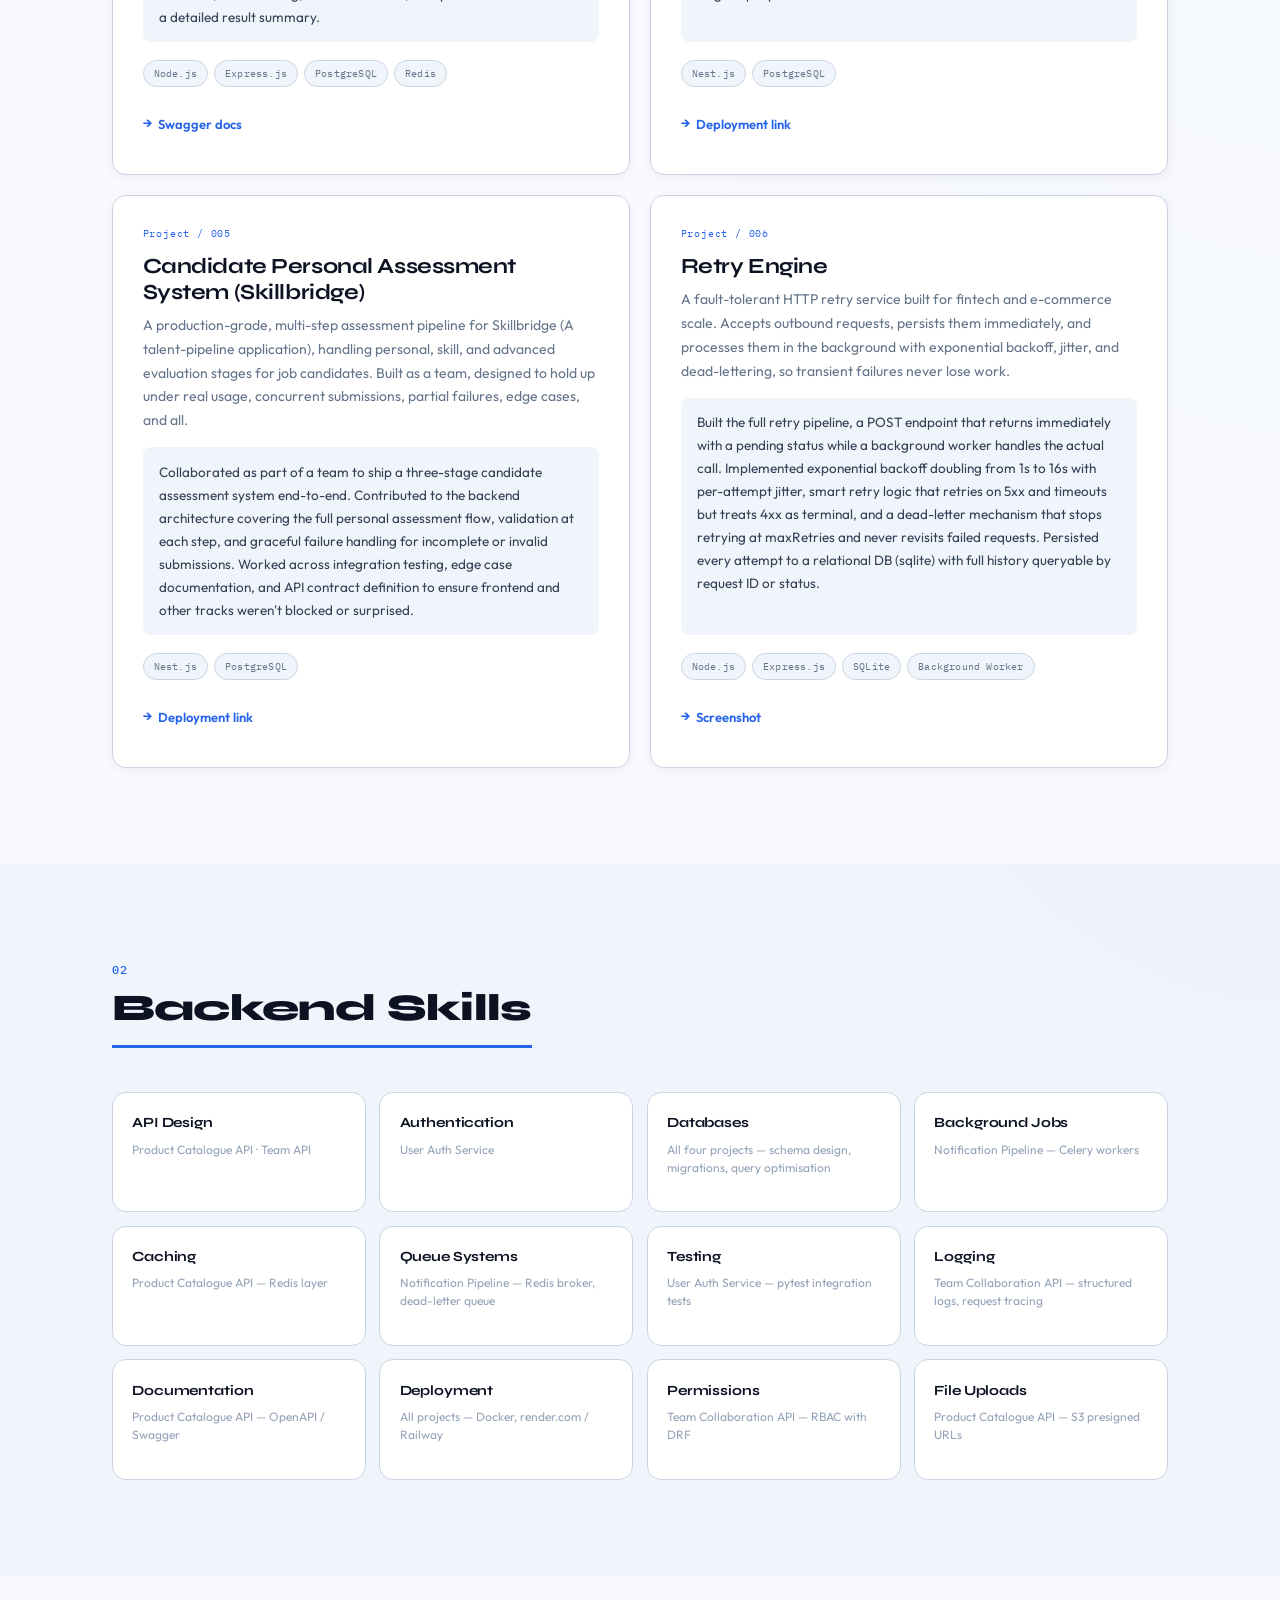
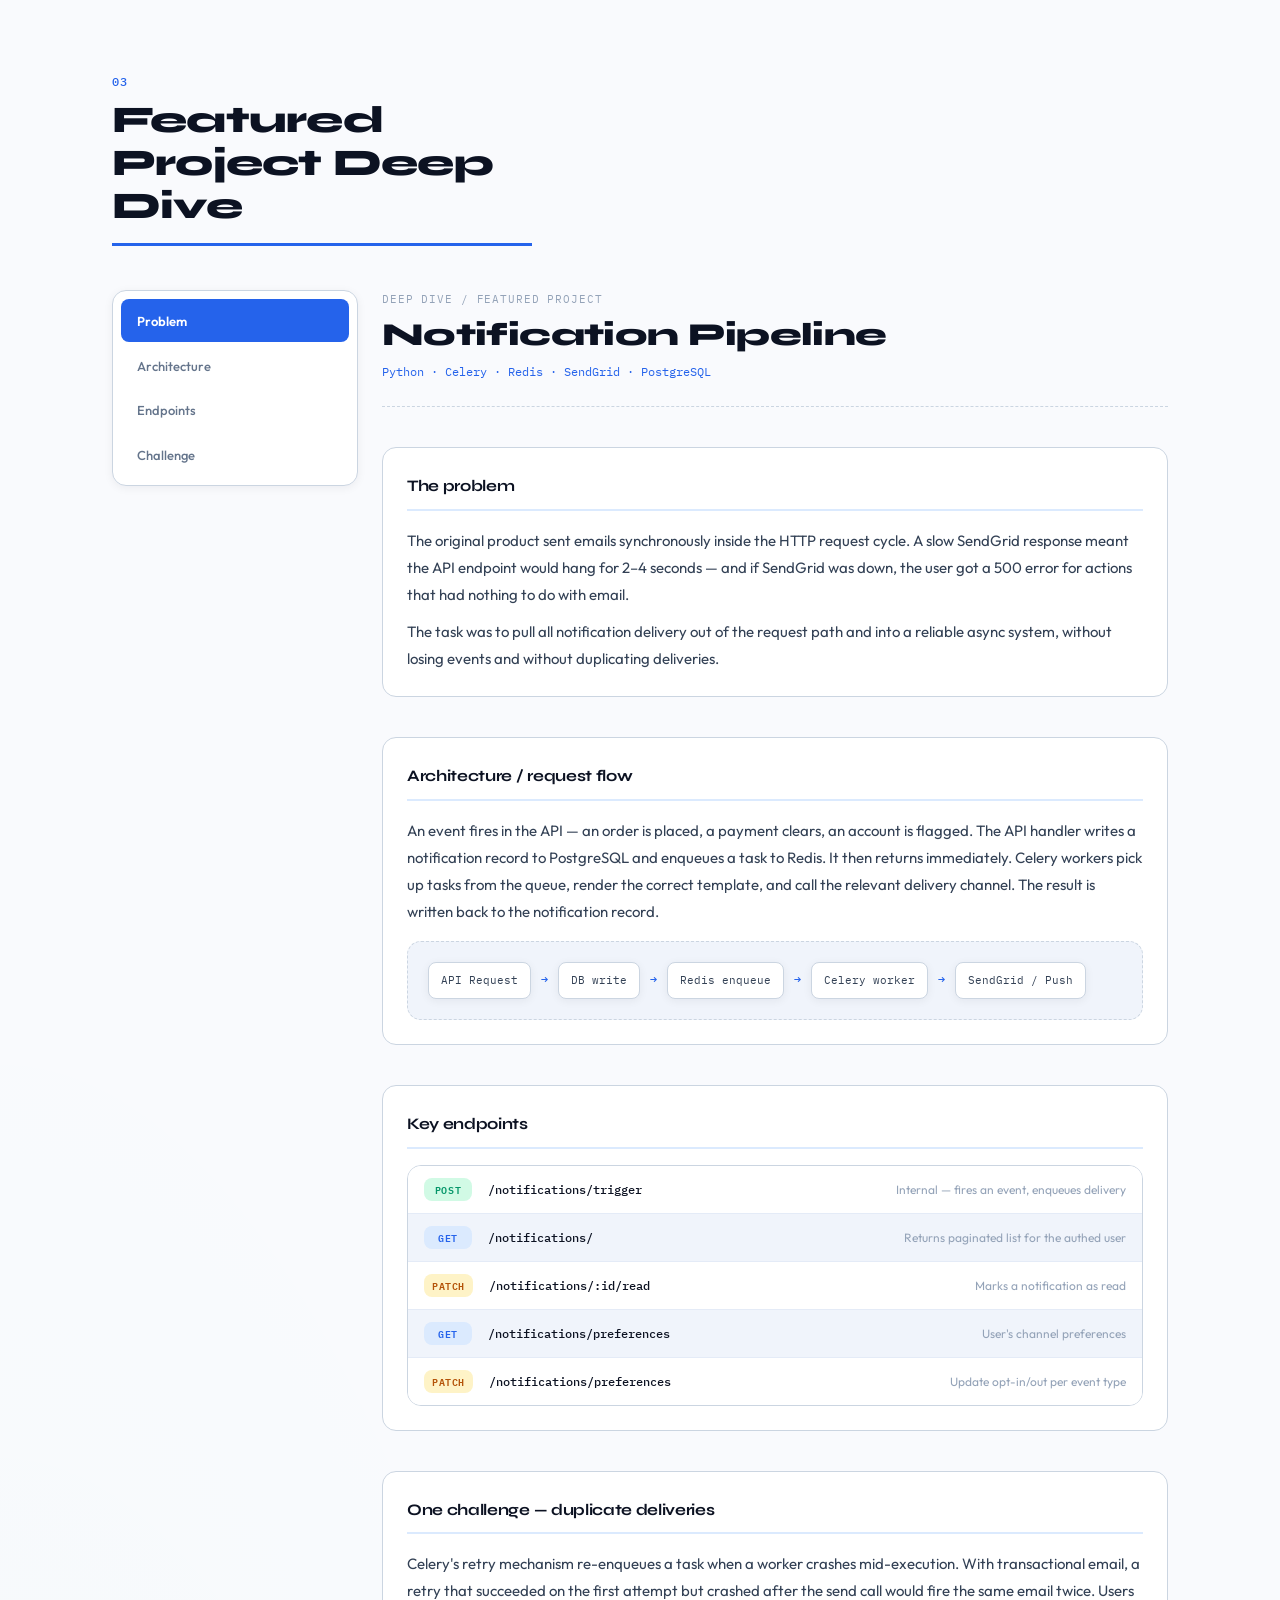
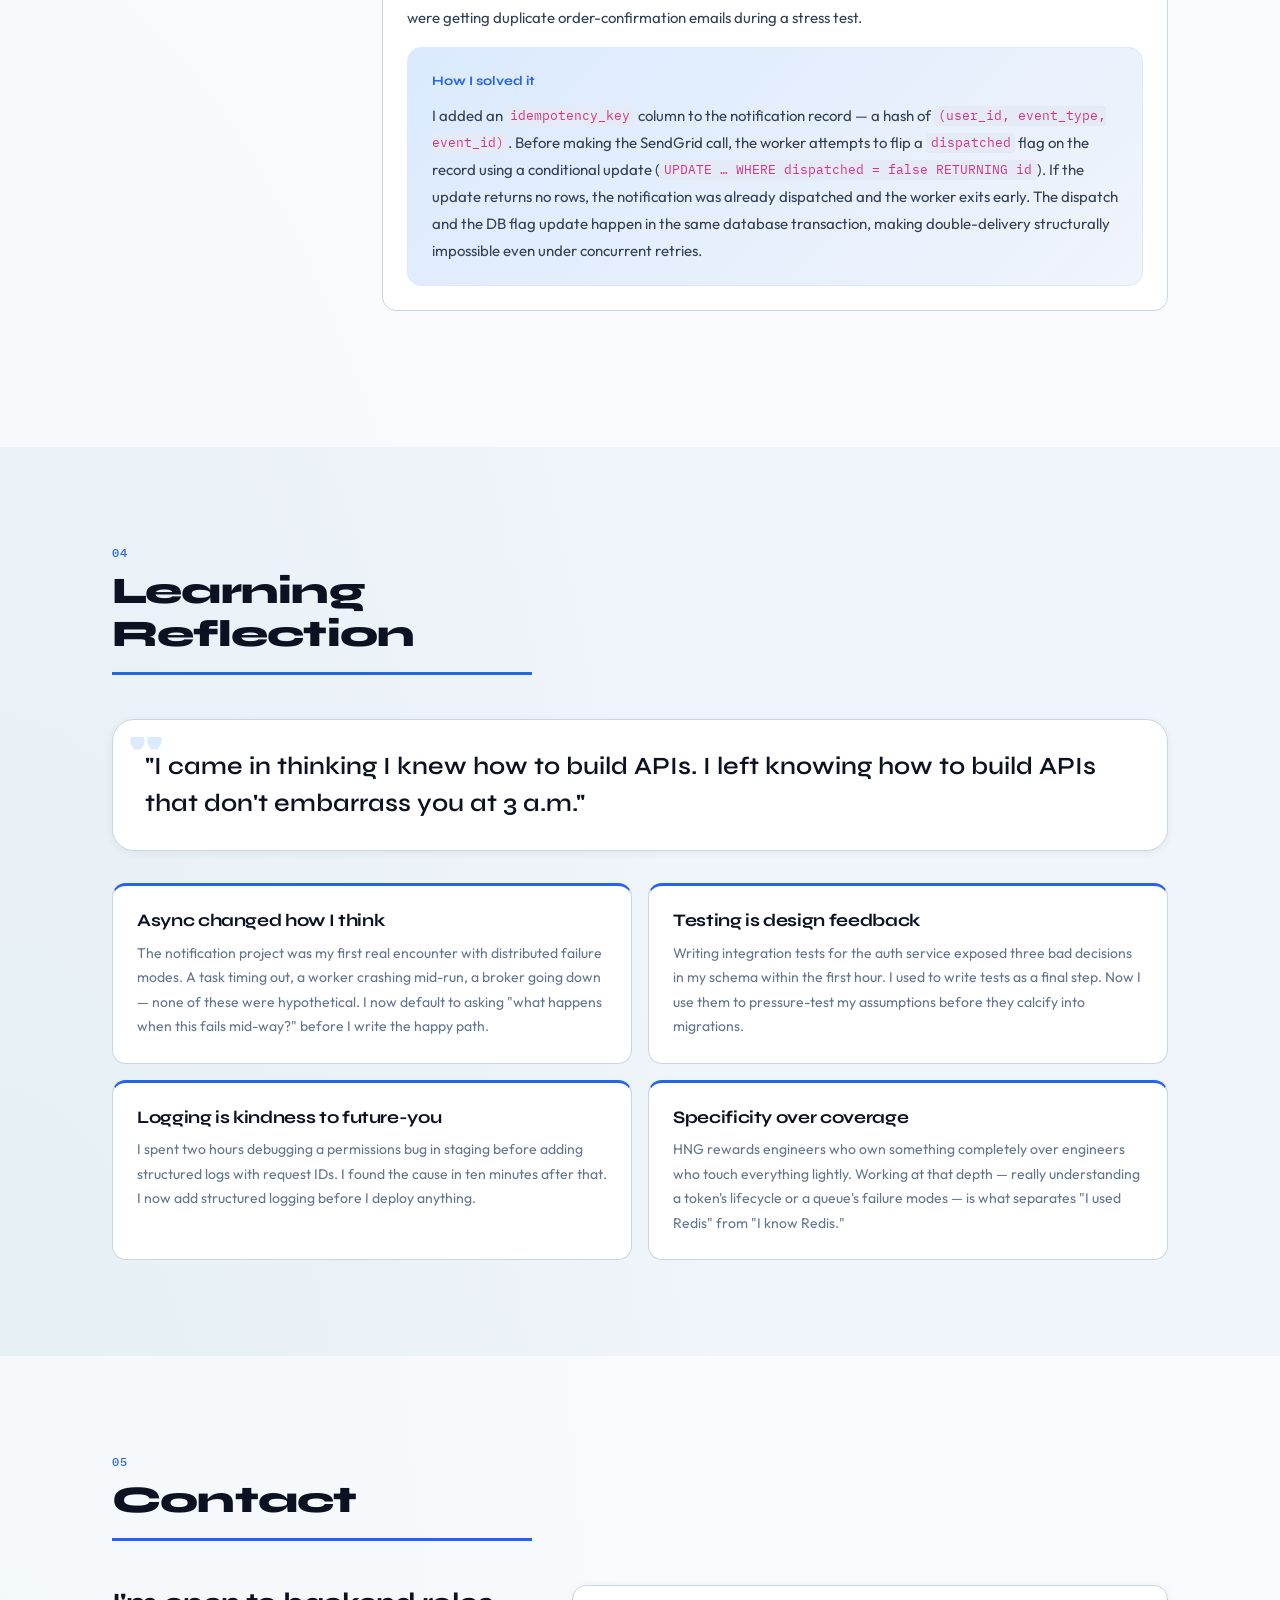
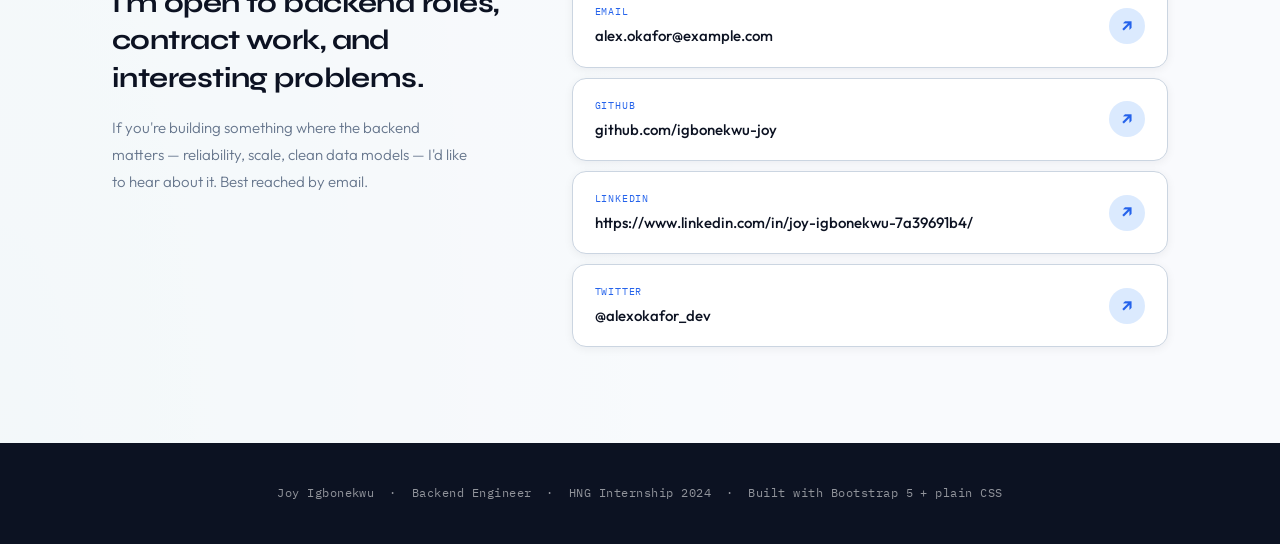
==== commit 7ccc1342: "feat: update projects to include desc and screenshots" ====
--- a/index.html
+++ b/index.html
@@ -88,6 +88,26 @@
       });
   </script>
 
+  <!-- Screenshot lightbox (project gallery) -->
+  <div id="screenshot-modal" class="screenshot-modal" hidden aria-hidden="true">
+    <div class="screenshot-modal__backdrop" data-close-modal></div>
+    <div
+      class="screenshot-modal__dialog"
+      role="dialog"
+      aria-modal="true"
+      aria-labelledby="screenshot-modal-title"
+    >
+      <button type="button" class="screenshot-modal__close" aria-label="Close gallery" data-close-modal>&times;</button>
+      <h2 id="screenshot-modal-title" class="screenshot-modal__title"></h2>
+      <div class="screenshot-modal__viewport">
+        <button type="button" class="screenshot-modal__nav screenshot-modal__nav--prev" aria-label="Previous image" hidden>&lsaquo;</button>
+        <div class="screenshot-modal__track" tabindex="0"></div>
+        <button type="button" class="screenshot-modal__nav screenshot-modal__nav--next" aria-label="Next image" hidden>&rsaquo;</button>
+      </div>
+      <p class="screenshot-modal__counter" hidden></p>
+    </div>
+  </div>
+
   <!-- Footer -->
   <div id="footer-placeholder"></div>
   <script>
--- a/css/style.css
+++ b/css/style.css
@@ -164,7 +164,7 @@
 
 .hero-name {
   font-family:   var(--font-display);
-  font-size:     clamp(2.8rem, 6vw, 4.2rem);
+  font-size:     clamp(2.8rem, 6vw, 3.2rem);
   font-weight:   800;
   line-height:   1.05;
   margin-bottom: 1.5rem;
@@ -805,6 +805,176 @@
 }
 
 /* ============================================================
+   SCREENSHOT LIGHTBOX
+   ============================================================ */
+.screenshot-modal {
+  position: fixed;
+  inset: 0;
+  z-index: 2000;
+  display: flex;
+  align-items: center;
+  justify-content: center;
+  padding: 1rem;
+}
+
+.screenshot-modal[hidden] {
+  display: none;
+}
+
+.screenshot-modal__backdrop {
+  position: absolute;
+  inset: 0;
+  background: rgba(12, 18, 34, 0.72);
+  backdrop-filter: blur(6px);
+  -webkit-backdrop-filter: blur(6px);
+}
+
+.screenshot-modal__dialog {
+  position: relative;
+  z-index: 1;
+  width: min(920px, 100%);
+  max-height: min(90vh, 800px);
+  display: flex;
+  flex-direction: column;
+  background: var(--surface);
+  border: 1px solid var(--rule);
+  border-radius: var(--radius-lg);
+  box-shadow: var(--shadow-md);
+  padding: 1.25rem 1.25rem 1rem;
+  animation: modalIn 0.25s cubic-bezier(0.22, 1, 0.36, 1) both;
+}
+
+@keyframes modalIn {
+  from { opacity: 0; transform: scale(0.96) translateY(8px); }
+  to   { opacity: 1; transform: scale(1) translateY(0); }
+}
+
+.screenshot-modal__close {
+  position: absolute;
+  top: 0.75rem;
+  right: 0.75rem;
+  width: 36px;
+  height: 36px;
+  border: none;
+  border-radius: 50%;
+  background: var(--paper-2);
+  color: var(--ink-2);
+  font-size: 1.5rem;
+  line-height: 1;
+  cursor: pointer;
+  transition: background 0.15s, color 0.15s;
+}
+
+.screenshot-modal__close:hover {
+  background: var(--accent-dim);
+  color: var(--accent);
+}
+
+.screenshot-modal__title {
+  font-family: var(--font-display);
+  font-size: 1rem;
+  font-weight: 700;
+  margin: 0 2.5rem 0.75rem 0;
+  padding-right: 0.5rem;
+  line-height: 1.3;
+  color: var(--ink);
+}
+
+.screenshot-modal__viewport {
+  display: flex;
+  align-items: center;
+  gap: 0.5rem;
+  min-height: 0;
+  flex: 1;
+}
+
+.screenshot-modal__track {
+  flex: 1;
+  display: flex;
+  gap: 1rem;
+  overflow-x: auto;
+  overflow-y: hidden;
+  scroll-snap-type: x mandatory;
+  scroll-behavior: smooth;
+  -webkit-overflow-scrolling: touch;
+  padding: 0.25rem 0.15rem 0.75rem;
+  scrollbar-width: thin;
+  scrollbar-color: var(--accent-dim) transparent;
+}
+
+.screenshot-modal__track::-webkit-scrollbar {
+  height: 6px;
+}
+
+.screenshot-modal__track::-webkit-scrollbar-thumb {
+  background: var(--accent-dim);
+  border-radius: var(--radius-pill);
+}
+
+.screenshot-modal__slide {
+  flex: 0 0 100%;
+  scroll-snap-align: center;
+  display: flex;
+  align-items: center;
+  justify-content: center;
+  min-height: 200px;
+  max-height: min(62vh, 560px);
+}
+
+.screenshot-modal__slide img {
+  max-width: 100%;
+  max-height: min(62vh, 560px);
+  width: auto;
+  height: auto;
+  object-fit: contain;
+  border-radius: var(--radius-sm);
+  border: 1px solid var(--rule);
+  background: var(--paper);
+}
+
+.screenshot-modal__nav {
+  flex-shrink: 0;
+  width: 40px;
+  height: 40px;
+  border: 1px solid var(--rule);
+  border-radius: 50%;
+  background: var(--surface);
+  color: var(--ink-2);
+  font-size: 1.5rem;
+  line-height: 1;
+  cursor: pointer;
+  transition: background 0.15s, border-color 0.15s, color 0.15s;
+}
+
+.screenshot-modal__nav:hover:not(:disabled) {
+  background: var(--accent);
+  border-color: var(--accent);
+  color: #fff;
+}
+
+.screenshot-modal__nav:disabled {
+  opacity: 0.35;
+  cursor: default;
+}
+
+.screenshot-modal__counter {
+  margin: 0.5rem 0 0;
+  text-align: center;
+  font-family: var(--font-mono);
+  font-size: 11px;
+  color: var(--ink-4);
+  letter-spacing: 0.06em;
+}
+
+body.modal-open {
+  overflow: hidden;
+}
+
+.project-screenshot {
+  cursor: pointer;
+}
+
+/* ============================================================
    ANIMATIONS
    ============================================================ */
 @keyframes fadeUp {
@@ -843,4 +1013,7 @@
 @media (max-width: 480px) {
   .skills-grid { grid-template-columns: 1fr; }
   #hero        { padding-top: calc(var(--nav-h) + 2.5rem); }
-}
+
+  .screenshot-modal__nav { display: none; }
+  .screenshot-modal__dialog { padding: 1rem 0.75rem 0.75rem; }
+}
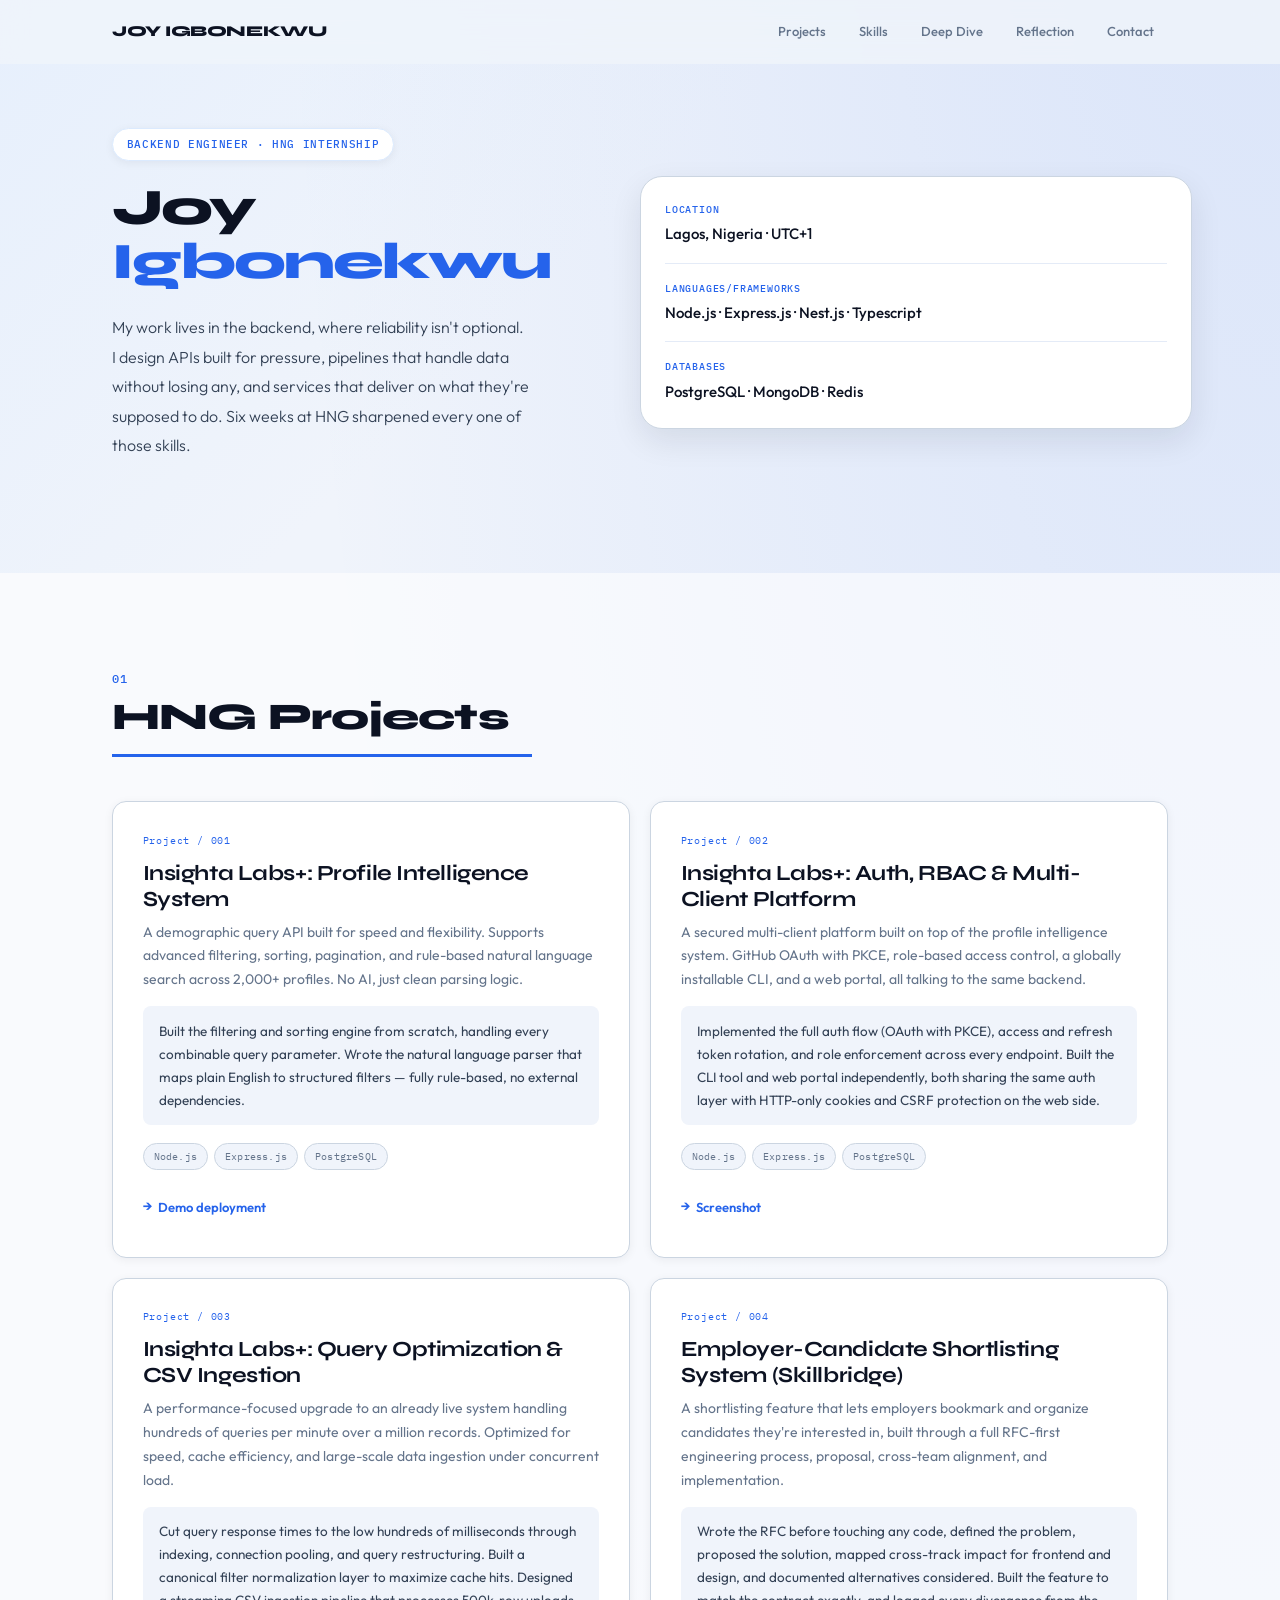
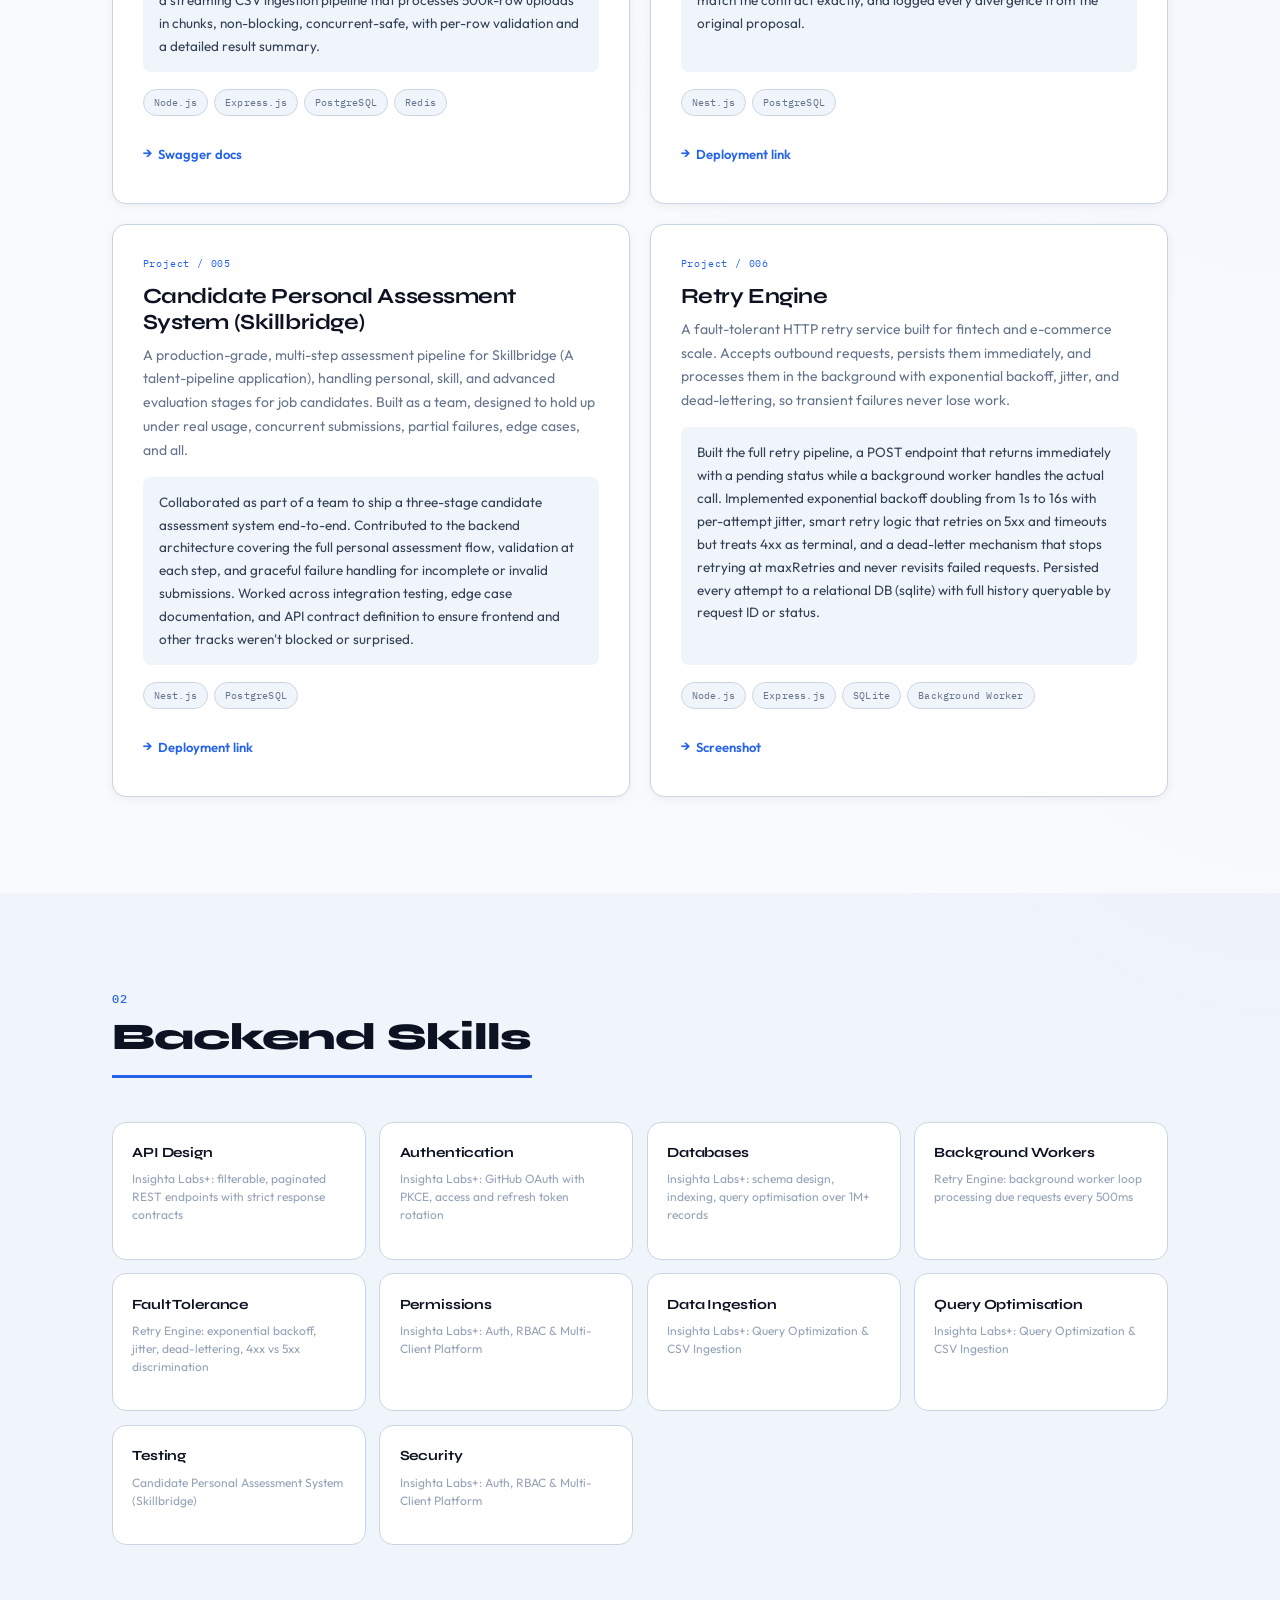
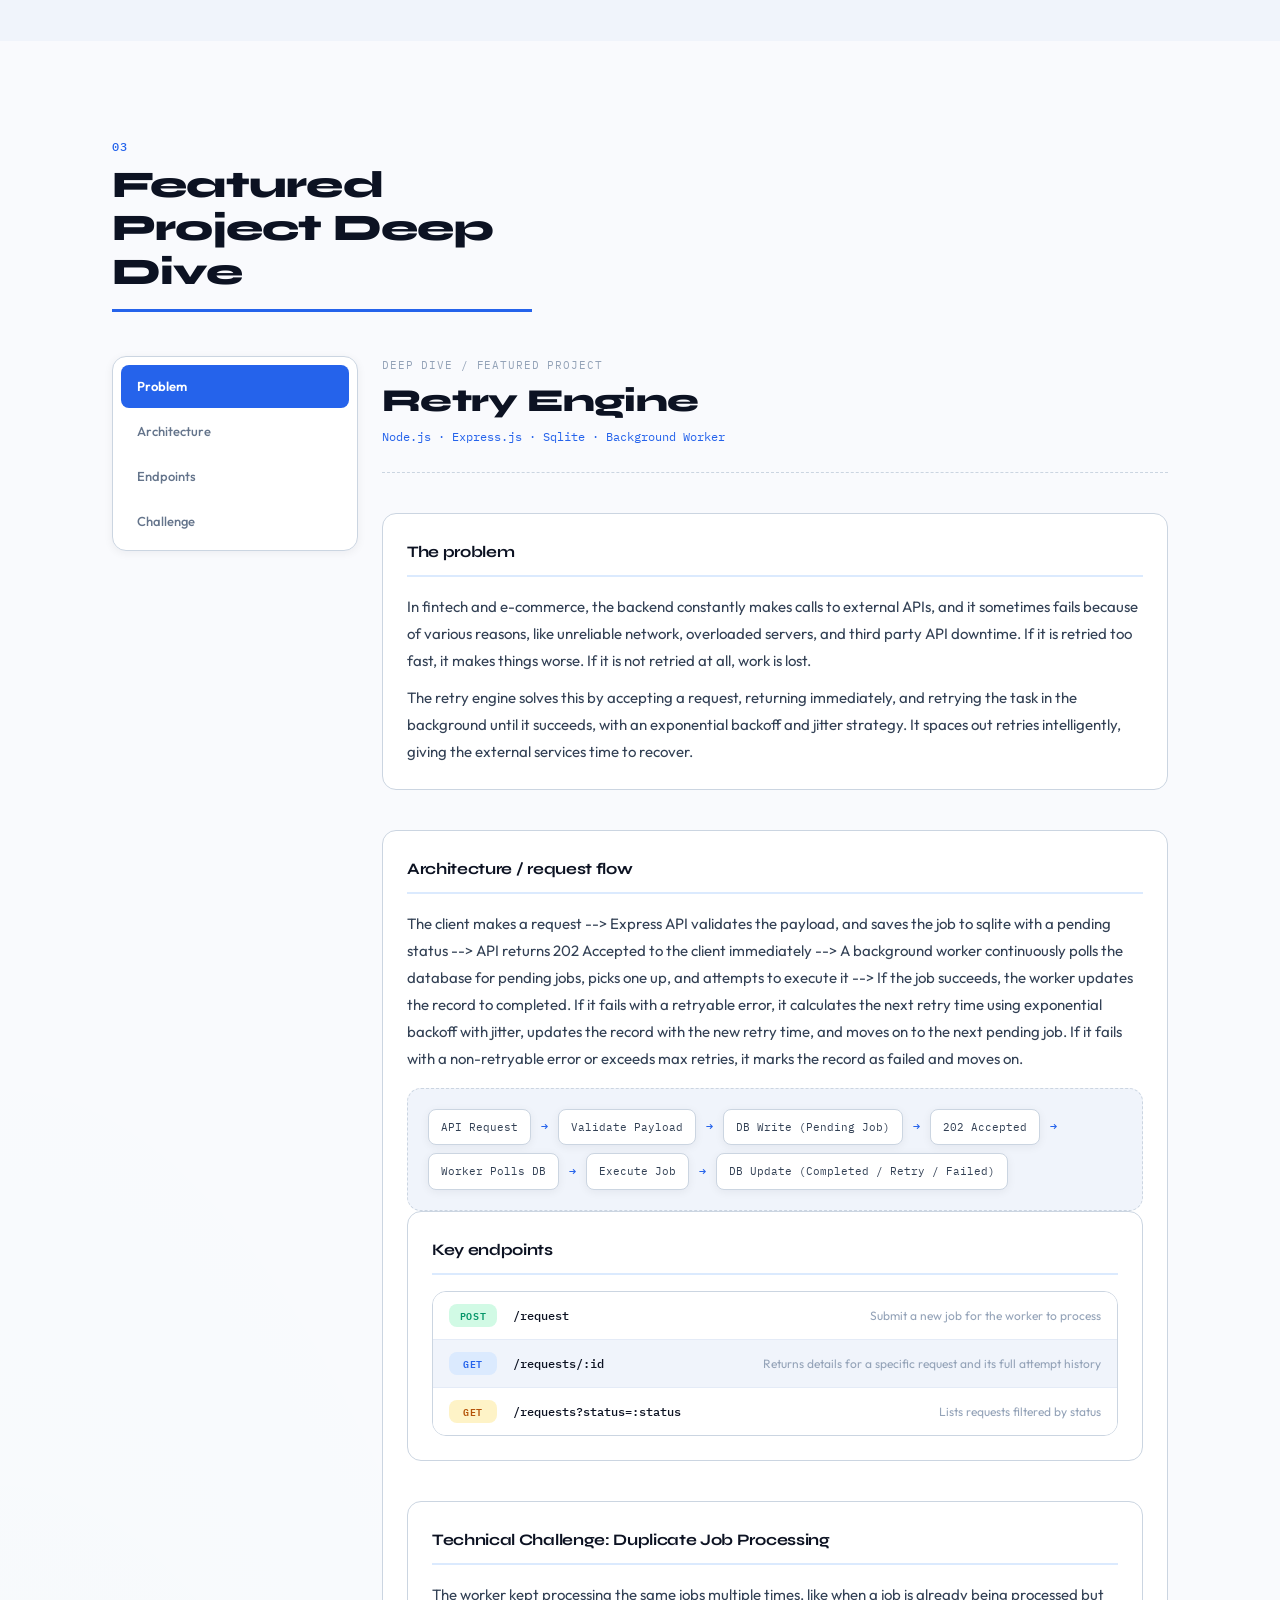
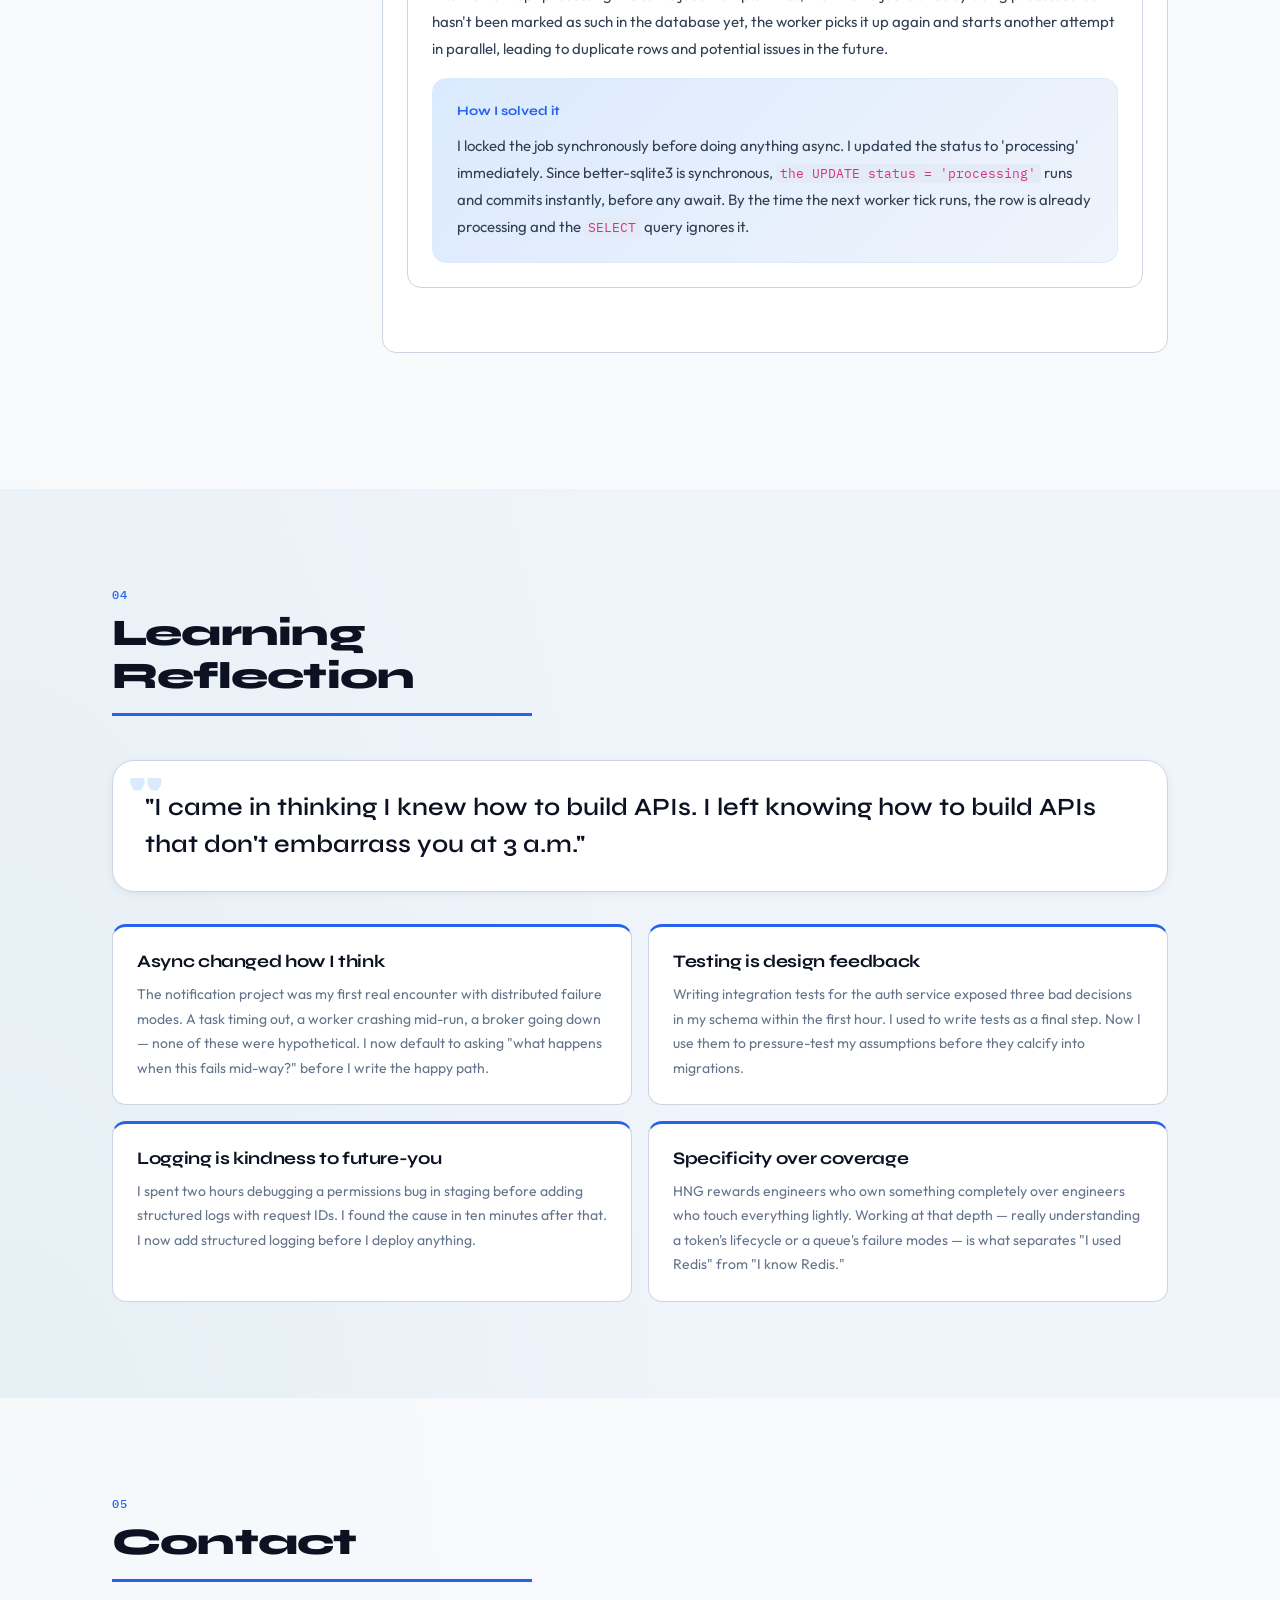
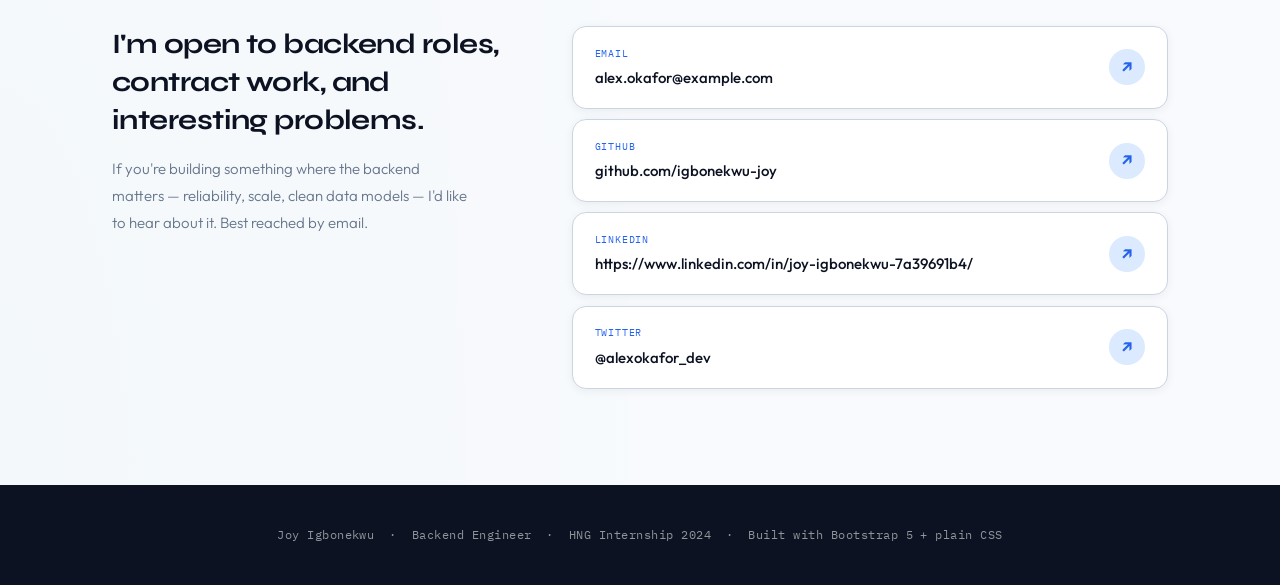
==== commit 89ac989a: "feat: add deep dive section" ====
--- a/index.html
+++ b/index.html
@@ -3,8 +3,8 @@
 <head>
   <meta charset="UTF-8" />
   <meta name="viewport" content="width=device-width, initial-scale=1.0" />
-  <meta name="description" content="Alex Okafor — Backend Engineer. Portfolio of backend work completed during HNG Internship." />
-  <title>Alex Okafor — Backend Engineer</title>
+  <meta name="description" content="Joy Igbonekwu — Backend Engineer. Portfolio of backend work completed during HNG Internship." />
+  <title>Joy Igbonekwu — Backend Engineer</title>
 
   <!-- Bootstrap 5 -->
   <link
